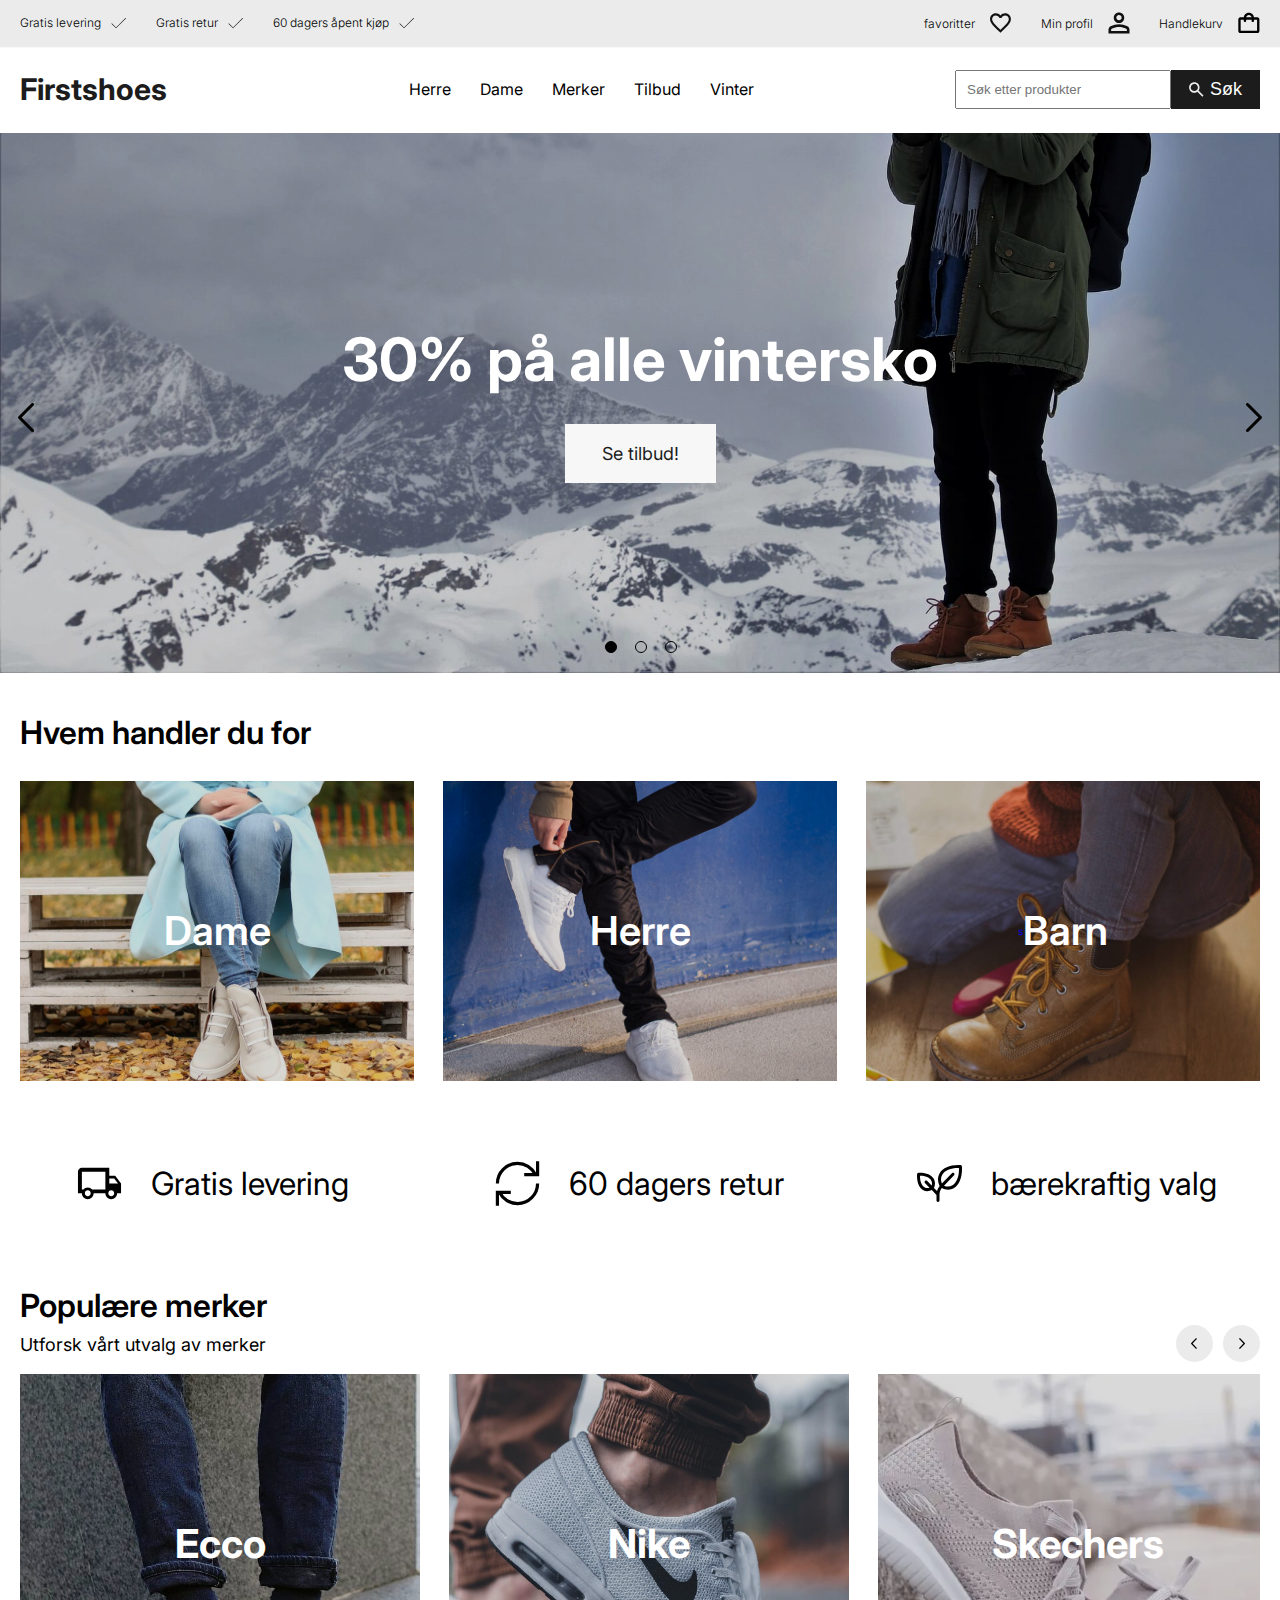
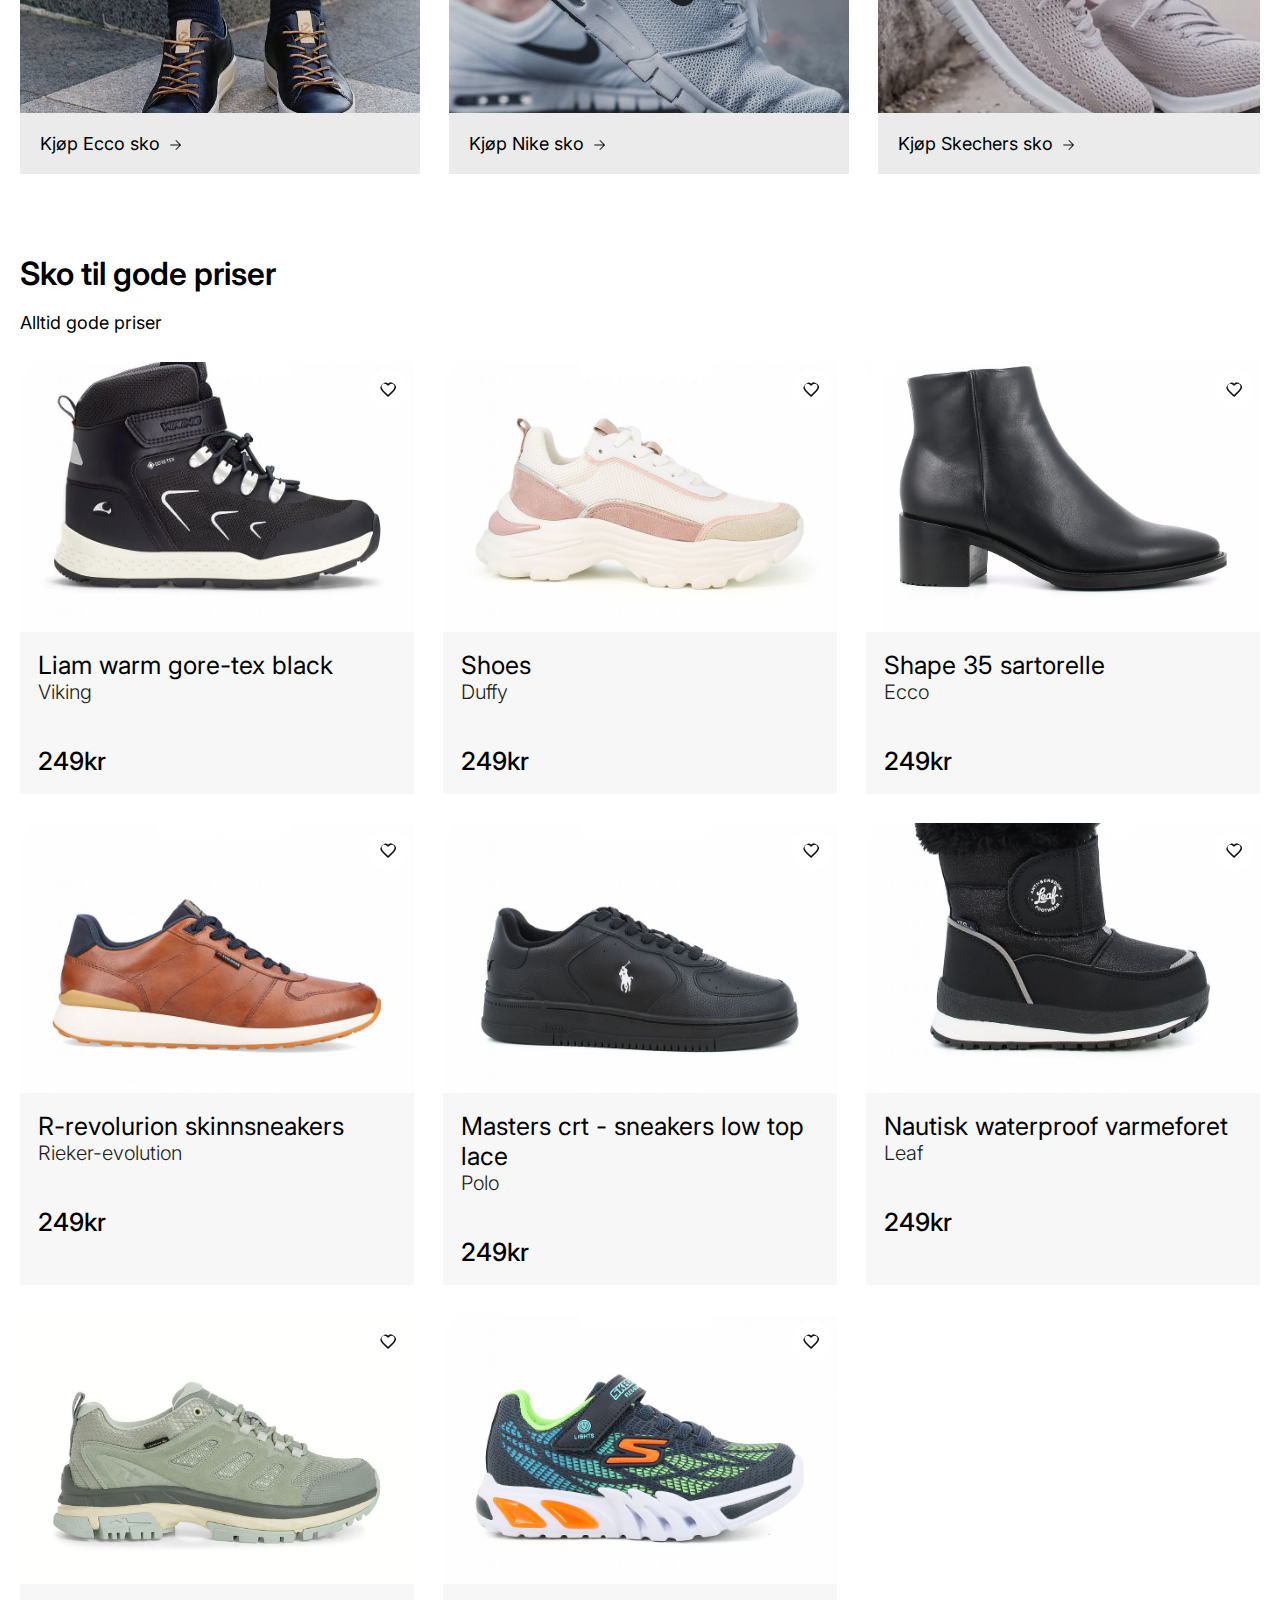
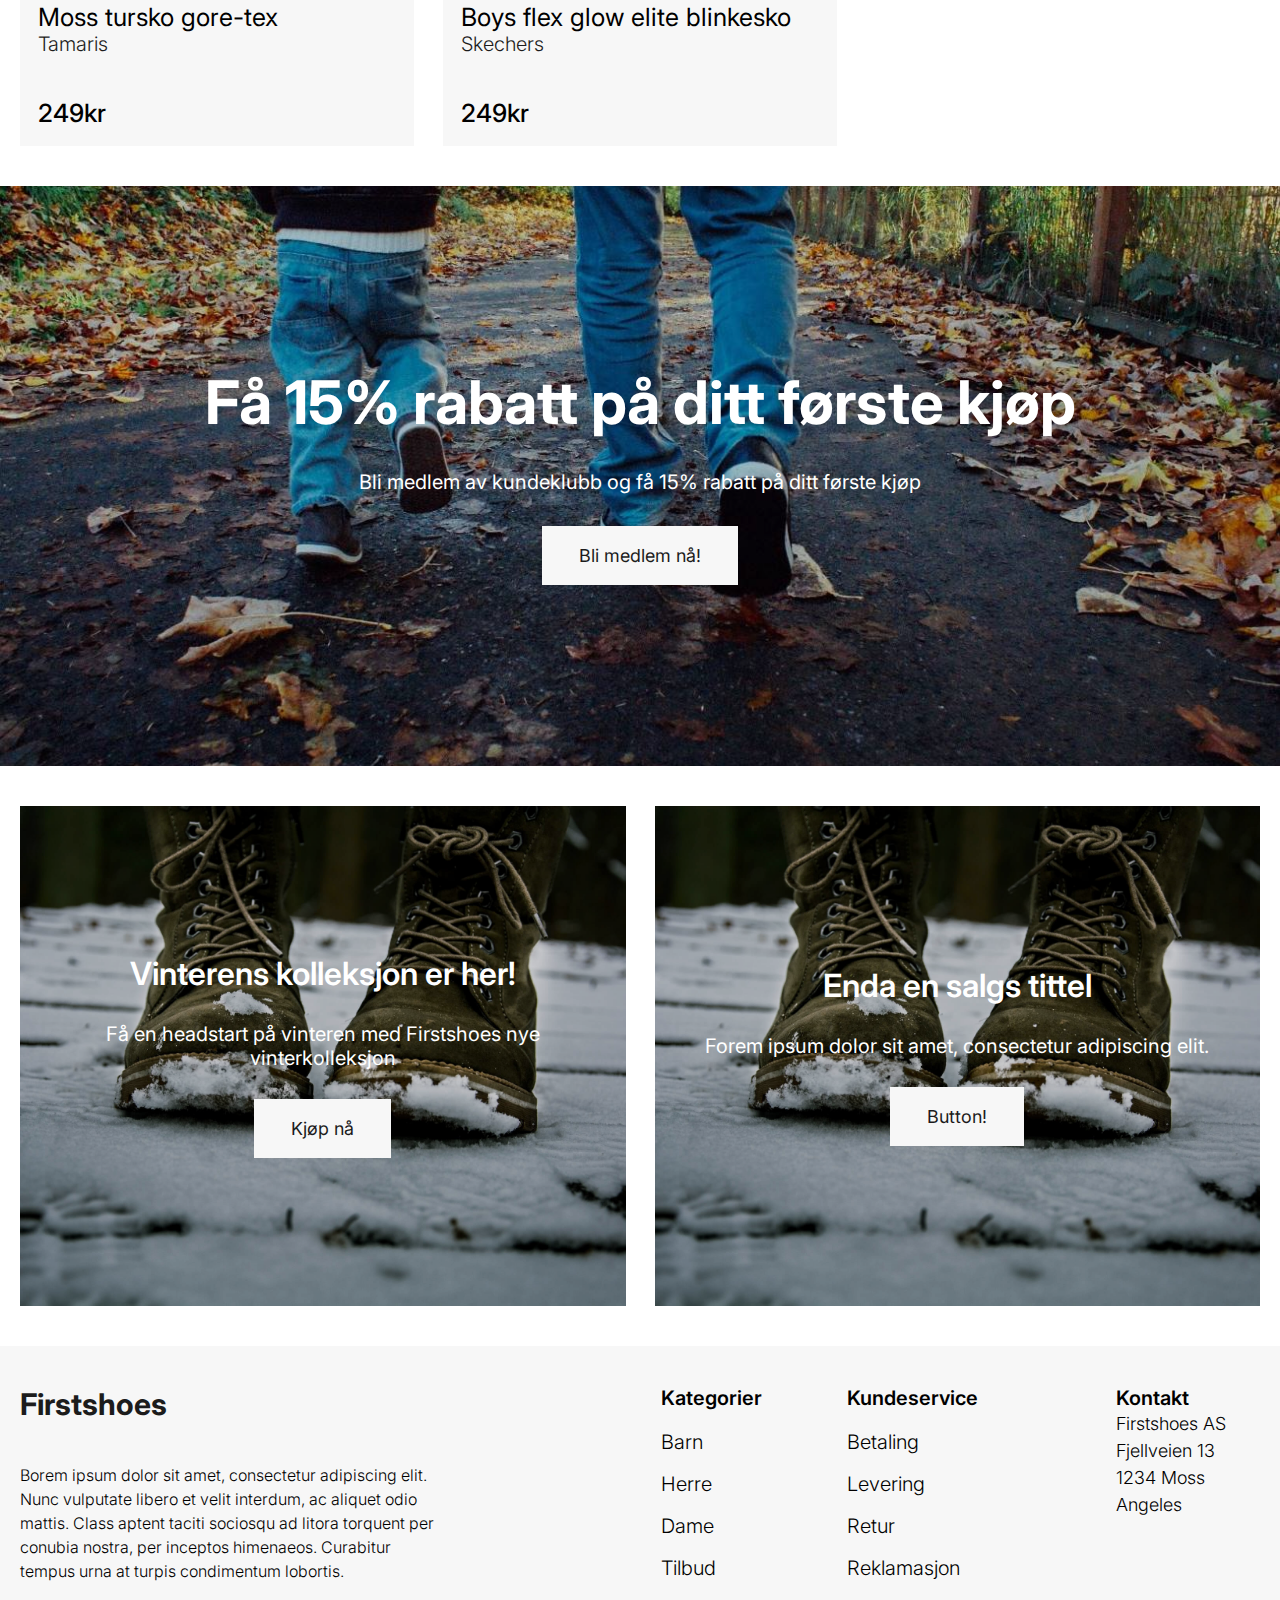
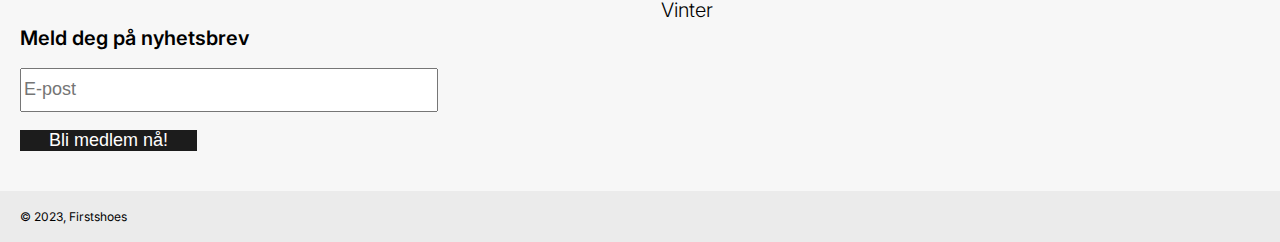
==== index.html @ 5e66d3cd "Hentet oblig 3 inn i oblig 4 mappen" ====
<!DOCTYPE html>
<html lang="no">
<head>
    <meta charset="UTF-8">
    <meta name="viewport" content="width=device-width, initial-scale=1.0">
    <link rel="stylesheet" href="css/style.css">
    <link rel="preconnect" href="https://fonts.googleapis.com">
    <link rel="preconnect" href="https://fonts.gstatic.com" crossorigin>
    <link href="https://fonts.googleapis.com/css2?family=Inter:wght@300;400;500;600;700&display=swap" rel="stylesheet">
    <title>Firstshoes</title>
</head>
<body>
    <header>
        <a href="#main" class="skip-link">Hopp til hovedinnhold</a>
        <section id="header-sub">
            <span>Gratis levering<img src="gfx/check.svg" alt="Checkmark" class="icon-xs"></span>
            <span>Gratis retur<img src="gfx/check.svg" alt="Checkmark" class="icon-xs"></span>
            <span>60 dagers åpent kjøp<img src="gfx/check.svg" alt="Checkmark" class="icon-xs"></span>
            <nav aria-label="secondary">
                <ul>
                    <li>
                        <a href="#" class="text-black"><span>favoritter</span><img src="gfx/heart.svg" alt="Vis lagret i favoritter" class="icon-s"></a>
                    </li>
                    <li>
                        <a href="#" class="text-black"><span class="text-black">Min profil</span><img src="gfx/profile.svg" alt="Gå til min profil" class="icon-s"></a>
                    </li>
                    <li>
                        <a href="handlekurv.html" class="text-black"><span>Handlekurv</span><img src="gfx/shopping_bag.svg" alt="Vis produkter i handlekurv" class="icon-s"></a>
                    </li>
                </ul>
            </nav>
        </section>
        <section id="header-main">
            <span class="logo" role="navigation"><a href="index.html">Firstshoes</a></span>
            <span class="icon-m">
                <a href="#"><img src="gfx/search.svg" alt="Søk etter produkter" class="icon-m"></a>
            </span>
            <span class="icon-m">
               <a href="#" aria-label="menu"><img src="gfx/hamburger.svg" alt="Åpne meny" class="icon-m"></a>
            </span>
            <nav aria-label="primary">
                <ul>
                    <li><a href="#">Herre</a></li>
                    <li><a href="#">Dame</a></li>
                    <li><a href="#">Merker</a></li>
                    <li><a href="#">Tilbud</a></li>
                    <li><a href="#">Vinter</a></li>
                </ul>
            </nav>
            <form role="search">
                <input type="text" id="search-input" placeholder="Søk etter produkter">
                <button type="submit"><img src="gfx/search.svg" alt="" class="icon-white">Søk</button>
            </form>
        </section>
    </header>
    <main id="main">
        <section id="slider">
            <article class="slide">
                <h1 class="heading-1 text-white">30% på alle vintersko</h1>
                <a href="#" class="btn-l solid-light">Se tilbud!</a>
                <img src="img/the-alps-331.jpg" alt="Header banner" class="slide-img bg-image">
            </article>
            <article class="slide">
                <h2 class="heading-1 text-white">Høstens herrekolleksjon</h2>
                <a href="#" class="btn-l solid-light">Se tilbud!</a>
                <img src="img/autum_collection_man.jpg" alt="Header banner" class="slide-img bg-image">
            </article>
            <article class="slide">
                <h2 class="heading-1 text-white">Billige sko hele året</h2>
                <a href="#" class="btn-l solid-light">Se tilbud!</a>
                <img src="img/cheap_shoes_year.jpg" alt="Header banner" class="slide-img bg-image">
            </article>
            <div class="slide-arrows">
                <span class="slide-arrow-left icon-xs" onclick="plusDivs(-1)" tabindex="0"><img src="gfx/left-arrow.svg" alt="Slide til venstre" class="slide-navi-arrow"></span>
                <span class="slide-arrow-right icon-xs" onclick="plusDivs(1)" tabindex="0"><img src="gfx/right-arrow.svg" alt="Slide til høyre" class="slide-navi-arrow"></span>
            </div>
            <div class="slide-dots">
                <span class="dot" onclick="currentDiv(1)"></span>
                <span class="dot" onclick="currentDiv(2)"></span>
                <span class="dot" onclick="currentDiv(3)"></span>
            </div>
        </section>
        <section id="kategorier">
            <h2 class="heading-2">Hvem handler du for</h2>
            <a href="#" class="category">
                <h3 class="text-white">Dame</h3>
                <img src="img/karabadgak-shoes-2914977_1920.jpg" alt="Sko for damer" class="bg-image">
            </a>
            <a href="#" class="category">
                <h3 class="text-white">Herre</h3>
                <img src="img/black-jiracheep-B5MKPcwjXr4-unsplash.jpg" alt="Sko for herrer" class="bg-image">
            </a>
            <a href="#" class="category">s
                <h3 class="text-white">Barn</h3>
                <img src="img/sven-brandsma-iVAs1Y_C8qI-unsplash.jpg" alt="Sko for barn" class="bg-image">
            </a>
        </section>
        <section id="selling-points">
            <span>
                <img src="gfx/truck.svg" alt="" class="icon-l">
                Gratis levering
            </span>
            <span>
                <img src="gfx/rewind.svg" alt="" class="icon-l">
                60 dagers retur
            </span>
            <span>
                <img src="gfx/plant.svg" alt="" class="icon-l">
                bærekraftig valg
            </span>
        </section>
        <section id="merker">
            <article class="merker-header">
                <h2 class="heading-2">Populære merker</h2>
                <p>Utforsk vårt utvalg av merker</p>
                <span tabindex="0"><img src="gfx/left-arrow.svg" alt="Slide til venstre" class="icon-round-m bg-92"></span>
                <span tabindex="0"><img src="gfx/right-arrow.svg" alt="Slide til høyre" class="icon-round-m bg-92"></span>
            </article>
            <div class="merker-body">
                <a href="#">
                    <h3 class="text-white">Ecco</h3>
                    <img src="img/Ecco+Shoes+Blog+1.jpg" alt="produktbrand for Ecco" class="bg-image">
                    <p>Kjøp Ecco sko<img src="gfx/arrow-right-2.svg" alt=""></p>
                </a>
                <a href="#">
                    <h3 class="text-white">Nike</h3>
                    <img src="img/feet-1840619_1920.jpg" alt="produktbrand for Nike" class="bg-image">
                    <p>Kjøp Nike sko<img src="gfx/arrow-right-2.svg" alt=""></p>
                </a>
                <a href="#">
                    <h3 class="text-white">Skechers</h3>
                    <img src="img/5cbe235ddaa9a96cfe352384.webp" alt="produktbrand for Skechers" class="bg-image">
                    <p>Kjøp Skechers sko<img src="gfx/arrow-right-2.svg" alt=""></p>
                </a>
                <a href="#">
                    <h3 class="text-white">Ecco</h3>
                    <img src="img/arunas-naujokas-yzmtlz9SJ4A-unsplash.jpg" alt="produktbrand for Ecco" class="bg-image">
                    <p>Kjøp Ecco sko<img src="gfx/arrow-right-2.svg" alt=""></p>
                </a>
                <a href="#">
                    <h3 class="text-white">Ecco</h3>
                    <img src="img/arunas-naujokas-yzmtlz9SJ4A-unsplash.jpg" alt="produktbrand for Ecco" class="bg-image">
                    <p>Kjøp Ecco sko<img src="gfx/arrow-right-2.svg" alt=""></p>
                </a>
            </div>
        </section>
        <section id="produkter">
            <h2 class="heading-2">Sko til gode priser</h2>
            <p>Alltid gode priser</p>
            <article>
                <a href="produkt.html">
                    <h3>Liam warm gore-tex black</h3>
                    <h4>Viking</h4>
                    <span>249kr</span>
                    <span><img src="gfx/heart.svg" alt="Legg til favoritt"></span>
                    <img src="img/viking-s.jpg" alt="produktbilde for Liam warm gore-tex black sko">
                </a>
            </article>
            <article>
                <a href="produkt.html">
                    <h3>Shoes</h3>
                    <h4>Duffy</h4>
                    <span>249kr</span>
                    <span><img src="gfx/heart.svg" alt="Legg til favoritt"></span>
                    <img src="img/duffy-s.jpg" alt="produktbilde for Shoes sko">
                </a>
            </article>
            <article>
                <a href="produkt.html">
                    <h3>Shape 35 sartorelle</h3>
                    <h4>Ecco</h4>
                    <span>249kr</span>
                    <span><img src="gfx/heart.svg" alt="Legg til favoritt"></span>
                    <img src="img/eccho-s2.jpg" alt="produktbilde for Shape 35 sartorelle sko">
                </a>
            </article>
            <article>
                <a href="produkt.html">
                    <h3>R-revolurion skinnsneakers</h3>
                    <h4>Rieker-evolution</h4>
                    <span>249kr</span>
                    <span><img src="gfx/heart.svg" alt="Legg til favoritt"></span>
                    <img src="img/rieker-evolution-s.jpg" alt="produktbilde for R-revolurion skinnsneakers sko">
                </a>
            </article>
            <article>
                <a href="produkt.html">
                    <h3>Masters crt - sneakers low top lace</h3>
                    <h4>Polo</h4>
                    <span>249kr</span>
                    <span><img src="gfx/heart.svg" alt="Legg til favoritt"></span>
                    <img src="img/polo-s.jpg" alt="produktbilde for Masters crt - sneakers low top lace sko">
                </a>
            </article>
            <article>
                <a href="produkt.html">
                    <h3>Nautisk waterproof varmeforet</h3>
                    <h4>Leaf</h4>
                    <span>249kr</span>
                    <span><img src="gfx/heart.svg" alt="Legg til favoritt"></span>
                    <img src="img/leaf-s.jpg" alt="produktbilde for Nautisk waterproof varmeforet sko">
                </a>
            </article>
            <article>
                <a href="produkt.html">
                    <h3>Moss tursko gore-tex</h3>
                    <h4>Tamaris</h4> 
                    <span>249kr</span>
                    <span><img src="gfx/heart.svg" alt="Legg til favoritt"></span>
                    <img src="img/tamaris-s.jpg" alt="produktbilde for Moss tursko gore-tex sko">
                </a>
            </article>
            <article>
                <a href="produkt.html">
                    <h3>Boys flex glow elite blinkesko</h3>
                    <h4>Skechers</h4>
                    <span>249kr</span>
                    <span><img src="gfx/heart.svg" alt="Legg til favoritt"></span>
                    <img src="img/skecher-s.jpg" alt="produktbilde for Boys flex glow elite blinkesko">
                </a>
            </article>
        </section>
        <section id="bli-medlem">
            <article>
                <h2 class="heading-1 text-white">Få 15% rabatt på ditt første kjøp</h2>
                <p class="text-white">Bli medlem av kundeklubb og få 15% rabatt på ditt første kjøp</p>
                <a href="#" class="btn-l solid-light">Bli medlem nå!</a>
                <img src="img/dad-909510_1920.jpg" alt="" class="bg-image">
            </article>
        </section>
        <section id="ads">
            <article>
                <h3 class="heading-2 text-white">Vinterens kolleksjon er her!</h3>
                <p class="text-white">Få en headstart på vinteren med Firstshoes nye vinterkolleksjon</p>
                <a href="#" class="btn-l solid-light">Kjøp nå</a>
                <img src="img/arunas-naujokas-yzmtlz9SJ4A-unsplash.jpg" alt="" class="bg-image">
            </article>
            <article>
                <h3 class="heading-2 text-white">Enda en salgs tittel</h3>
                <p class="text-white">Forem ipsum dolor sit amet, consectetur adipiscing elit.</p>
                <a href="#" class="btn-l solid-light">Button!</a>
                <img src="img/arunas-naujokas-yzmtlz9SJ4A-unsplash.jpg" alt="" class="bg-image">
            </article>
        </section>
    </main>

    <footer>
        <section id="footer-main">
            <article>
                <span class="logo"><a href="index.html">Firstshoes</a></span>
                <p>Borem ipsum dolor sit amet, consectetur adipiscing elit. Nunc vulputate libero et velit interdum, ac aliquet odio mattis. Class aptent taciti sociosqu ad litora torquent per conubia nostra, per inceptos himenaeos. Curabitur tempus urna at turpis condimentum lobortis.</p>
                <form>
                    <h3>Meld deg på nyhetsbrev</h3>
                    <input type="text" placeholder="E-post">
                    <input type="submit" value="Bli medlem nå!">
                </form>
            </article>
            <article>
                <h3>Kategorier</h3>
                <nav>
                    <ul>
                        <li><a href="#">Barn</a></li>
                        <li><a href="#">Herre</a></li>
                        <li><a href="#">Dame</a></li>
                        <li><a href="#">Tilbud</a></li>
                        <li><a href="#">Vinter</a></li>
                    </ul>
                </nav>
            </article>
            <article>
                <h3>Kundeservice</h3>
                <nav>
                    <ul>
                        <li><a href="#">Betaling</a></li>
                        <li><a href="#">Levering</a></li>
                        <li><a href="#">Retur</a></li>
                        <li><a href="#">Reklamasjon</a></li>
                    </ul>
                </nav>
            </article>           
            <article>
                <h3>Kontakt</h3>
                <address>
                    <p>Firstshoes AS</p>
                    <p>Fjellveien 13</p>
                    <p>1234 Moss Angeles</p>
                </address>
            </article>
        </section>
        <section id="footer-sub">
            <p>© 2023, Firstshoes</p>
        </section>
    </footer>
    <script src="js/script.js"></script>
</body>
</html>
---- css/style.css ----
@charset "UTF-8";
html {
  font-size: 62.5%;
}

body {
  font-family: "Inter", sans-serif;
  margin: 0;
  box-sizing: border-box;
  overflow-x: hidden;
}

.text-white {
  color: #ffffff;
}

.text-black {
  color: #000000;
}

.bg-white {
  background-color: #ffffff;
}

.bg-black {
  background-color: #000000;
}

.bg-92 {
  background-color: #EBEBEB;
}

.btn-l {
  padding: 1.8rem 3.6rem;
  font-size: clamp(1.6rem, 1.6rem + (1vw - 0.76rem) * 0.3846, 1.8rem);
  display: inline-block;
  text-align: center;
  text-decoration: none;
}

.btn-m {
  padding: 1.8rem 3.6rem;
  font-size: clamp(1.4rem, 1.4rem + (1vw - 0.76rem) * 0.3846, 1.6rem);
  display: inline-block;
  text-align: center;
  text-decoration: none;
}

.solid-light {
  background-color: #F7F7F7;
  color: #1C1C1C;
  border: 0.1rem solid #F7F7F7;
  transition: 0.2s ease-out;
}
.solid-light:hover, .solid-light:focus {
  background-color: #1C1C1C;
  border-color: #1C1C1C;
  color: #ffffff;
}

.solid-dark {
  background-color: #1C1C1C;
  color: #ffffff;
  border: 0.1rem solid #1C1C1C;
  transition: 0.2s ease-out;
}
.solid-dark:hover, .solid-dark:focus {
  background-color: #F7F7F7;
  color: #1C1C1C;
}

.outline-dark {
  border: 0.1rem solid #1C1C1C;
  color: #1C1C1C;
  transition: 0.2s ease-out;
}
.outline-dark:hover, .outline-dark:focus {
  background-color: #1C1C1C;
  color: #F7F7F7;
}

.outline-light {
  border: 0.1rem solid #F7F7F7;
  color: #ffffff;
}

.icon-xs {
  width: 1.6rem;
  height: 1.6rem;
}

.icon-s {
  width: 2.2rem;
  height: 2.2rem;
}

.icon-m {
  width: 3.4rem;
}

.icon-l {
  width: 4.5rem;
}

.icon-white {
  filter: invert(100%);
}

.icon-round-m {
  padding: 1.2rem 1.5rem;
  border-radius: 100rem;
  width: 0.7rem;
}

.heading-1 {
  font-size: clamp(3.8rem, 3.8rem + (1vw - 0.76rem) * 4.2308, 6rem);
  font-weight: 700;
  width: 100%;
  margin: 0;
}

.heading-2 {
  font-size: clamp(2.4rem, 2.4rem + (1vw - 0.76rem) * 1.5385, 3.2rem);
  font-weight: 600;
  width: 100%;
  margin: 0;
}

h1, h2, h3, h4 {
  margin: 0;
}

p {
  margin: 0;
}

/* Init grid */
#kategorier, #selling-points, #produkter, #ads, #footer-main, #footer-main article:first-child {
  display: grid;
  grid-template-columns: repeat(1, 1fr);
}

/* Init flexbox */
#header-main, #header-sub, #header-sub span, #header-sub nav, #header-sub ul, #header-sub ul a, #header-main form button, .category, #selling-points span, .merker-header, .merker-body, .merker-body a, #produkter article a, #bli-medlem article, #ads article, footer form, footer ul {
  display: flex;
}

/* Hiding elements on mobile */
#header-main nav, #header-main form, #header-sub span:not(:first-child), #header-sub ul span {
  display: none;
}

/* Document horizontal and vertical padding */
#kategorier, #merker, #produkter, #ads, #selling-points, #merker, #bli-medlem article, #footer-main {
  padding: 4rem 2rem;
}

/* Document max width */
#header-sub, #header-main, #merker, #produkter, #ads, #footer-main, #footer-sub p {
  max-width: 128rem;
  margin: auto;
}

.bg-image {
  width: 100%;
  height: 100%;
  position: absolute;
  -o-object-fit: cover;
     object-fit: cover;
  overflow: hidden;
  top: 0;
  left: 0;
  z-index: -1;
}

.skip-link {
  position: absolute;
  top: auto;
  left: -100rem;
  background-color: red;
  color: #ffffff;
  padding: 1rem;
  font-size: clamp(1.6rem, 1.6rem + (1vw - 0.76rem) * 0.3846, 1.8rem);
}
.skip-link:focus {
  left: auto;
  top: auto;
}

header {
  background: linear-gradient(180deg, #EBEBEB 0%, #EBEBEB 41%, #ffffff 42%, #ffffff 100%);
}

#header-main, #header-sub {
  flex-direction: row;
  justify-content: space-between;
  align-items: center;
  padding: clamp(1.2rem, 1.2rem + (1vw - 0.76rem) * 1.1538, 1.8rem) 2rem;
}

#header-sub {
  padding: 0.2rem 2rem;
  gap: clamp(2rem, 2rem + (1vw - 0.76rem) * 1.7308, 2.9rem);
}
#header-sub span {
  gap: 1rem;
  font-size: 1.2rem;
  font-weight: 300;
  max-width: 128rem;
  margin: auto;
}
#header-sub nav {
  flex-grow: 1;
  justify-content: flex-end;
  max-width: 128rem;
  margin: auto;
}
#header-sub ul {
  list-style-type: none;
  gap: clamp(2rem, 2rem + (1vw - 0.76rem) * 1.7308, 2.9rem);
}
#header-sub ul a {
  gap: 1.5rem;
  align-items: center;
  font-size: clamp(1.4rem, 1.4rem + (1vw - 0.76rem) * 0.3846, 1.6rem);
  text-decoration: none;
}

#header-main :first-child {
  flex-grow: 2;
}
#header-main ul {
  flex-direction: row;
  flex-wrap: nowrap;
  font-size: clamp(1.4rem, 1.4rem + (1vw - 0.76rem) * 0.3846, 1.6rem);
  gap: clamp(2rem, 2rem + (1vw - 0.76rem) * 1.7308, 2.9rem);
  list-style-type: none;
}
#header-main li a {
  text-decoration: none;
  color: #000000;
  transition: all 0.2s ease-out;
}
#header-main li a:hover, #header-main li a:focus {
  color: #6D6D6D;
}
#header-main [type=text] {
  padding-left: 1rem;
}
#header-main form button {
  flex-direction: row;
  align-items: center;
  color: #ffffff;
  background-color: #1C1C1C;
  border: none;
  height: 3.9rem;
  padding: 0 clamp(1.2rem, 1.2rem + (1vw - 0.76rem) * 1.1538, 1.8rem);
  font-size: clamp(1.6rem, 1.6rem + (1vw - 0.76rem) * 0.3846, 1.8rem);
  gap: 0.6rem;
}
#header-main form button img {
  height: 1.5rem;
  height: 1.5rem;
}
#header-main input {
  width: 20rem;
}
#header-main span:nth-child(3) {
  padding-left: 2.5rem;
}

.logo a {
  font-weight: 700;
  text-decoration: none;
  font-size: 3rem;
  color: #1C1C1C;
}

#slider {
  position: relative;
}

.slide {
  display: none;
  flex-direction: column;
  justify-content: center;
  align-items: center;
  gap: clamp(2rem, 2rem + (1vw - 0.76rem) * 1.7308, 2.9rem);
  padding: 0 5rem;
  height: 50vh;
  min-height: 25rem;
  max-height: 40rem;
  text-align: center;
  background-color: rgba(0, 0, 0, 0.2);
}

.slide-arrows {
  width: 100%;
  position: absolute;
  top: 50%;
  cursor: pointer;
}
.slide-arrows .slide-arrow-left {
  display: inline-block;
  padding-left: clamp(1.2rem, 1.2rem + (1vw - 0.76rem) * 1.1538, 1.8rem);
}
.slide-arrows .slide-arrow-right {
  float: right;
  padding-right: clamp(1.2rem, 1.2rem + (1vw - 0.76rem) * 1.1538, 1.8rem);
}

.slide-dots {
  width: 100%;
  position: absolute;
  display: flex;
  gap: clamp(1.2rem, 1.2rem + (1vw - 0.76rem) * 1.1538, 1.8rem);
  left: 50%;
  bottom: 2rem;
  margin-left: -3.5rem;
}
.slide-dots .dot {
  width: 1rem;
  height: 1rem;
  border: 0.1rem solid #000000;
  background-color: rgba(0, 0, 0, 0);
  border-radius: 50%;
  display: inline-block;
  cursor: pointer;
}
.slide-dots .dot-active {
  background-color: #000000;
}

#kategorier {
  gap: clamp(2rem, 2rem + (1vw - 0.76rem) * 1.7308, 2.9rem);
  max-width: 128rem;
  margin: auto;
}
#kategorier :first-child {
  grid-column: 1/-1;
}

.category {
  position: relative;
  height: 20rem;
  justify-content: center;
  align-items: center;
  text-decoration: none;
  overflow: hidden;
  transition: all 0.2s ease-in-out;
  background-color: rgba(0, 0, 0, 0.15);
}
.category h3 {
  font-size: clamp(3rem, 3rem + (1vw - 0.76rem) * 1.9231, 4rem);
  line-height: 0;
  font-weight: 600;
}
.category:hover, .category:focus {
  background-color: rgba(0, 0, 0, 0.4);
}

#selling-points {
  gap: clamp(3rem, 3rem + (1vw - 0.76rem) * 2.3077, 4.2rem);
  background-color: #F7F7F7;
}
#selling-points span {
  flex-direction: row;
  align-items: center;
  justify-content: flex-start;
  gap: clamp(2rem, 2rem + (1vw - 0.76rem) * 1.7308, 2.9rem);
  font-size: clamp(2.4rem, 2.4rem + (1vw - 0.76rem) * 1.5385, 3.2rem);
  font-weight: 400;
}

.merker-header {
  flex-direction: row;
  flex-wrap: wrap;
  justify-content: space-between;
  align-items: center;
  -moz-column-gap: 1rem;
       column-gap: 1rem;
  margin-bottom: 1rem;
}
.merker-header p {
  flex-grow: 1;
  font-size: clamp(1.6rem, 1.6rem + (1vw - 0.76rem) * 0.3846, 1.8rem);
}

.merker-body {
  flex-direction: row;
  flex-wrap: nowrap;
  overflow-x: hidden;
  gap: clamp(2rem, 2rem + (1vw - 0.76rem) * 1.7308, 2.9rem);
}
.merker-body a {
  flex-direction: column;
  min-width: 30rem;
  height: 30rem;
  position: relative;
  overflow: hidden;
  text-decoration: none;
  background-color: rgba(0, 0, 0, 0.15);
}
.merker-body h3 {
  margin: auto;
  font-size: clamp(3rem, 3rem + (1vw - 0.76rem) * 1.9231, 4rem);
}
.merker-body p {
  width: 100%;
  padding: 2rem 0 2rem 2rem;
  margin-bottom: 0;
  background-color: #EBEBEB;
  color: #000000;
  font-size: clamp(1.6rem, 1.6rem + (1vw - 0.76rem) * 0.3846, 1.8rem);
}
.merker-body p img {
  margin-left: 1rem;
}

#produkter {
  grid-template-columns: repeat(auto-fit, minmax(18rem, 1fr));
  gap: clamp(2rem, 2rem + (1vw - 0.76rem) * 1.7308, 2.9rem);
}
#produkter h2 {
  margin-bottom: -1rem;
}
#produkter p {
  font-size: clamp(1.6rem, 1.6rem + (1vw - 0.76rem) * 0.3846, 1.8rem);
}
#produkter :nth-child(-n+2) {
  grid-column: 1/-1;
}
#produkter > *:not(:nth-child(-n+2)) {
  background-color: #F7F7F7;
}
#produkter article a {
  flex-direction: column;
  position: relative;
  padding-bottom: clamp(1.2rem, 1.2rem + (1vw - 0.76rem) * 1.1538, 1.8rem);
  text-decoration: none;
  color: #000000;
  transition: 0.2s ease-out;
}
#produkter article a:hover, #produkter article a:focus {
  transform: scale(1.05);
}
#produkter article a :not(:last-child) {
  padding: 0 clamp(1.2rem, 1.2rem + (1vw - 0.76rem) * 1.1538, 1.8rem);
}
#produkter article a span img {
  position: absolute;
  top: 0.8rem;
  right: 0.6rem;
  width: 1.7rem;
  padding: 1.2rem 1.1rem;
  border-radius: 100rem;
  background-color: #ffffff;
}
#produkter h3 {
  margin-top: clamp(1.2rem, 1.2rem + (1vw - 0.76rem) * 1.1538, 1.8rem);
  font-size: clamp(2rem, 2rem + (1vw - 0.76rem) * 0.9615, 2.5rem);
  font-weight: 400;
  margin-bottom: 0;
}
#produkter h4 {
  font-size: clamp(1.4rem, 1.4rem + (1vw - 0.76rem) * 0.3846, 1.6rem);
  color: #1C1C1C;
  font-weight: 300;
  margin-bottom: clamp(3rem, 3rem + (1vw - 0.76rem) * 2.3077, 4.2rem);
}
#produkter img {
  width: 100%;
  max-height: 18rem;
  order: -1;
  -o-object-fit: cover;
     object-fit: cover;
  -o-object-position: bottom;
     object-position: bottom;
}
#produkter span:not(:last-child) {
  font-size: clamp(1.8rem, 1.8rem + (1vw - 0.76rem) * 0.3846, 2rem);
  font-weight: 500;
}

#bli-medlem article {
  min-height: 35rem;
}

#bli-medlem article, #ads article {
  flex-direction: column;
  align-items: center;
  justify-content: center;
  position: relative;
  row-gap: clamp(2rem, 2rem + (1vw - 0.76rem) * 1.7308, 2.9rem);
  text-align: center;
  background-color: rgba(0, 0, 0, 0.2);
}

#bli-medlem p {
  font-size: clamp(1.8rem, 1.8rem + (1vw - 0.76rem) * 0.3846, 2rem);
  line-height: 150%;
}

#ads {
  gap: clamp(2rem, 2rem + (1vw - 0.76rem) * 1.7308, 2.9rem);
}
#ads article {
  height: 30rem;
  padding: 0 clamp(2rem, 2rem + (1vw - 0.76rem) * 1.7308, 2.9rem);
}
#ads article p {
  font-size: clamp(1.8rem, 1.8rem + (1vw - 0.76rem) * 0.3846, 2rem);
}

#produkt {
  display: grid;
  grid-template-columns: repeat(1, 1fr);
  gap: 3rem;
}

.breadcrumbs {
  list-style-type: none;
  padding-left: 2rem;
  max-width: 128rem;
  font-size: 1.2rem;
}
.breadcrumbs li + li:before {
  padding: 8px;
  color: #000000;
  content: "/ ";
}
.breadcrumbs li {
  display: inline;
}
.breadcrumbs li a {
  text-decoration: none;
  color: #000000;
}

#prod_start {
  display: grid;
  grid-template-columns: repeat(3, 1fr);
  gap: clamp(0.8rem, 0.8rem + (1vw - 0.76rem) * 1.1538, 1.4rem);
}
#prod_start .breadcrumbs {
  grid-column: span 3 !important;
}

#prod_slider {
  grid-column: span 3;
  position: relative;
}
#prod_slider .slide {
  height: 45vh;
  background-color: rgba(0, 0, 0, 0);
}

.slide-img {
  width: 100%;
  height: 100%;
  -o-object-fit: cover;
     object-fit: cover;
  -o-object-position: bottom;
     object-position: bottom;
}

.prod_slide_thumb {
  display: none;
  width: 100%;
  max-height: 15rem;
  -o-object-fit: cover;
     object-fit: cover;
  -o-object-position: bottom;
     object-position: bottom;
}

#prod_info {
  display: flex;
  flex-direction: column;
  justify-content: flex-end;
  gap: clamp(3rem, 3rem + (1vw - 0.76rem) * 2.3077, 4.2rem);
}
#prod_info > :nth-child(-n+3) {
  padding: 0 2rem;
}
#prod_info h1 {
  font-size: clamp(3rem, 3rem + (1vw - 0.76rem) * 1.9231, 4rem);
  font-weight: 600;
  margin-bottom: clamp(0.8rem, 0.8rem + (1vw - 0.76rem) * 1.1538, 1.4rem);
}
#prod_info h2 {
  font-size: clamp(1.8rem, 1.8rem + (1vw - 0.76rem) * 0.3846, 2rem);
  font-weight: 500;
  width: 100%;
  margin-bottom: clamp(0.8rem, 0.8rem + (1vw - 0.76rem) * 1.1538, 1.4rem);
}
#prod_info p {
  font-size: clamp(1.4rem, 1.4rem + (1vw - 0.76rem) * 0.3846, 1.6rem);
  font-weight: 300;
  line-height: 130%;
}

#info_brand {
  font-size: clamp(2rem, 2rem + (1vw - 0.76rem) * 0.9615, 2.5rem);
  font-weight: 400;
}

#prod_info_color {
  display: flex;
  flex-direction: row;
  flex-wrap: wrap;
  -moz-column-gap: clamp(1.2rem, 1.2rem + (1vw - 0.76rem) * 1.1538, 1.8rem);
       column-gap: clamp(1.2rem, 1.2rem + (1vw - 0.76rem) * 1.1538, 1.8rem);
}
#prod_info_color h2 {
  width: 100%;
}
#prod_info_color span {
  width: 5rem;
  height: 5rem;
}
#prod_info_color :nth-child(2) {
  background-color: rgba(255, 71, 71, 0.575);
}
#prod_info_color :nth-child(3) {
  background-color: rgb(67, 67, 253);
}
#prod_info_color :nth-child(4) {
  background-color: rgb(86, 209, 86);
}

#prod_info_size {
  display: flex;
  flex-direction: row;
  flex-wrap: wrap;
  -moz-column-gap: clamp(1.2rem, 1.2rem + (1vw - 0.76rem) * 1.1538, 1.8rem);
       column-gap: clamp(1.2rem, 1.2rem + (1vw - 0.76rem) * 1.1538, 1.8rem);
}
#prod_info_size h3 {
  width: 100%;
  display: none;
}
#prod_info_size span {
  border: 0.1rem solid #000000;
  padding: 1.2rem 1.1rem;
  font-size: clamp(1.6rem, 1.6rem + (1vw - 0.76rem) * 0.3846, 1.8rem);
  display: none;
}
#prod_info_size button {
  display: flex;
  justify-content: space-between;
  width: 100%;
  background-color: #D9D9D9;
  padding: 1.6rem;
  outline: none;
  border: none;
  font-size: clamp(1.6rem, 1.6rem + (1vw - 0.76rem) * 0.3846, 1.8rem);
}

#prod_info_action {
  display: grid;
  grid-template-columns: repeat(1, 1fr);
  padding: clamp(3rem, 3rem + (1vw - 0.76rem) * 2.3077, 4.2rem) 2rem;
  background-color: #F7F7F7;
  gap: clamp(1.2rem, 1.2rem + (1vw - 0.76rem) * 1.1538, 1.8rem);
}
#prod_info_action span {
  grid-column: 1/-1;
  font-size: clamp(2.4rem, 2.4rem + (1vw - 0.76rem) * 1.5385, 3.2rem);
  font-weight: 500;
  width: 100%;
}
#prod_info_action a {
  display: flex;
  justify-content: center;
  width: 100%;
  gap: 1rem;
  padding-left: 0;
  padding-right: 0;
}

#prod_faq {
  padding: 0 2rem;
}
#prod_faq h2 {
  font-size: clamp(2rem, 2rem + (1vw - 0.76rem) * 0.9615, 2.5rem);
  font-weight: 500;
  margin-bottom: clamp(2rem, 2rem + (1vw - 0.76rem) * 1.7308, 2.9rem);
}
#prod_faq h3 {
  font-size: clamp(1.8rem, 1.8rem + (1vw - 0.76rem) * 0.3846, 2rem);
  font-weight: 300;
}
#prod_faq article {
  display: flex;
  flex-direction: row;
  justify-content: space-between;
  border-bottom: 0.1rem solid rgba(0, 0, 0, 0.2);
  padding: clamp(1.2rem, 1.2rem + (1vw - 0.76rem) * 1.1538, 1.8rem) clamp(0.8rem, 0.8rem + (1vw - 0.76rem) * 1.1538, 1.4rem);
}

#produkt #produkter {
  grid-template-columns: repeat(2, 1fr);
}
#produkt #produkter :nth-child(-n+2) {
  grid-column: 1;
}
#produkt #produkter > * :nth-child(1) {
  background-color: #F7F7F7;
}
#produkt #produkter h2 {
  font-size: clamp(2rem, 2rem + (1vw - 0.76rem) * 0.9615, 2.5rem);
  font-weight: 500;
}
#produkt #produkter h3 {
  font-size: clamp(1.8rem, 1.8rem + (1vw - 0.76rem) * 0.3846, 2rem);
}
#produkt #produkter h4 {
  font-size: 1.2rem;
}
#produkt #produkter img {
  width: 100%;
  order: -1;
}
#produkt #produkter span img {
  width: 1.5rem;
}
#produkt #produkter span:not(:last-child) {
  font-size: clamp(1.6rem, 1.6rem + (1vw - 0.76rem) * 0.3846, 1.8rem);
}

#handlekurv {
  display: grid;
  grid-template-columns: repeat(1, 1fr);
  gap: clamp(3rem, 3rem + (1vw - 0.76rem) * 2.3077, 4.2rem);
  padding: clamp(2rem, 2rem + (1vw - 0.76rem) * 1.7308, 2.9rem) 2rem;
  max-width: 128rem;
  margin: auto;
}
#handlekurv > :nth-child(1) {
  display: flex;
  justify-content: center;
}
#handlekurv h1 {
  font-size: clamp(3rem, 3rem + (1vw - 0.76rem) * 1.9231, 4rem);
}
#handlekurv > :nth-child(2) {
  display: flex;
  flex-direction: column;
  gap: clamp(1.2rem, 1.2rem + (1vw - 0.76rem) * 1.1538, 1.8rem);
}

.cart_item {
  display: flex;
  flex-direction: row;
  flex-wrap: nowrap;
  background-color: #EBEBEB;
}
.cart_item article {
  padding: clamp(2rem, 2rem + (1vw - 0.76rem) * 1.7308, 2.9rem);
}
.cart_item > :nth-child(1) {
  flex: 1 1 0;
  width: 100%;
  height: 100%;
  max-height: 15rem;
  overflow: hidden;
  -o-object-fit: cover;
     object-fit: cover;
  -o-object-position: bottom;
     object-position: bottom;
}
.cart_item > :nth-child(2) {
  flex: 2 1 0;
}
.cart_item > :nth-child(3) {
  flex: 1 1 0;
  display: flex;
  flex-direction: column;
  justify-content: space-between;
  align-items: flex-end;
}
.cart_item h2 {
  font-size: clamp(1.8rem, 1.8rem + (1vw - 0.76rem) * 0.3846, 2rem);
  font-weight: 500;
  margin-bottom: clamp(0.8rem, 0.8rem + (1vw - 0.76rem) * 1.1538, 1.4rem);
}
.cart_item p {
  font-size: clamp(1.4rem, 1.4rem + (1vw - 0.76rem) * 0.3846, 1.6rem);
  font-weight: 300;
}
.cart_item form {
  display: flex;
  flex-direction: row;
  flex-wrap: nowrap;
  align-items: center;
  gap: clamp(0.8rem, 0.8rem + (1vw - 0.76rem) * 1.1538, 1.4rem);
}
.cart_item form input {
  width: 3rem;
}
.cart_item span {
  font-size: clamp(1.6rem, 1.6rem + (1vw - 0.76rem) * 0.3846, 1.8rem);
  font-weight: 500;
}

#handlekurv_pris > :nth-child(2) {
  margin-bottom: clamp(0.8rem, 0.8rem + (1vw - 0.76rem) * 1.1538, 1.4rem);
}
#handlekurv_pris a {
  padding: 1.8rem 0;
  width: 100%;
}

#pris_oversikt {
  display: flex;
  flex-direction: column;
  gap: clamp(1.2rem, 1.2rem + (1vw - 0.76rem) * 1.1538, 1.8rem);
  margin-bottom: clamp(3rem, 3rem + (1vw - 0.76rem) * 2.3077, 4.2rem);
}
#pris_oversikt > :not(:nth-child(2)) {
  border-bottom: 0.1rem solid rgba(0, 0, 0, 0.2);
}
#pris_oversikt p {
  display: flex;
  justify-content: space-between;
  font-size: clamp(1.6rem, 1.6rem + (1vw - 0.76rem) * 0.3846, 1.8rem);
  font-weight: 400;
  padding-bottom: clamp(0.8rem, 0.8rem + (1vw - 0.76rem) * 1.1538, 1.4rem);
}
#pris_oversikt .totalt {
  font-size: clamp(1.8rem, 1.8rem + (1vw - 0.76rem) * 0.3846, 2rem);
  font-weight: 500;
}

footer {
  background-color: #F7F7F7;
}
footer h3 {
  font-size: clamp(1.8rem, 1.8rem + (1vw - 0.76rem) * 0.3846, 2rem);
  font-weight: 600;
}
footer ul {
  flex-direction: column;
  gap: clamp(1.2rem, 1.2rem + (1vw - 0.76rem) * 1.1538, 1.8rem);
  padding-left: 0;
  list-style-type: none;
  font-size: clamp(1.8rem, 1.8rem + (1vw - 0.76rem) * 0.3846, 2rem);
  font-weight: 300;
}
footer li a {
  text-decoration: none;
  color: #000000;
}
footer form {
  flex-direction: row;
  flex-wrap: wrap;
  gap: clamp(1.2rem, 1.2rem + (1vw - 0.76rem) * 1.1538, 1.8rem);
}
footer form h3 {
  width: 100%;
}
footer form [type=text] {
  height: 3.8rem;
  flex-grow: 1;
  font-size: clamp(1.6rem, 1.6rem + (1vw - 0.76rem) * 0.3846, 1.8rem);
}
footer form [type=submit] {
  font-size: clamp(1.6rem, 1.6rem + (1vw - 0.76rem) * 0.3846, 1.8rem);
  background-color: #1C1C1C;
  color: #ffffff;
  border: none;
  padding: 0 clamp(2rem, 2rem + (1vw - 0.76rem) * 1.7308, 2.9rem);
}

#footer-main {
  grid-template-columns: repeat(auto-fit, minmax(35rem, 1fr));
  gap: clamp(3rem, 3rem + (1vw - 0.76rem) * 2.3077, 4.2rem);
}
#footer-main p {
  font-size: clamp(1.4rem, 1.4rem + (1vw - 0.76rem) * 0.3846, 1.6rem);
  font-weight: 300;
  line-height: 150%;
}
#footer-main address p {
  font-style: normal;
  font-size: clamp(1.6rem, 1.6rem + (1vw - 0.76rem) * 0.3846, 1.8rem);
}

#footer-main, #footer-main article:first-child {
  gap: clamp(3rem, 3rem + (1vw - 0.76rem) * 2.3077, 4.2rem);
}

#footer-sub {
  padding: clamp(1.2rem, 1.2rem + (1vw - 0.76rem) * 1.1538, 1.8rem) 2rem;
  background-color: #EBEBEB;
  font-size: 1.2rem;
}

@media (min-width: 760px) {
  #header-sub ul span {
    display: flex;
  }
  #kategorier, #selling-points, #produkter {
    grid-template-columns: repeat(3, 1fr);
  }
  #selling-points {
    max-width: 128rem;
    margin: auto;
    background-color: #ffffff;
  }
  #selling-points span {
    justify-content: center;
  }
  #ads {
    grid-template-columns: repeat(2, 1fr);
  }
  #produkt #produkter {
    grid-template-columns: repeat(2, 1fr) !important;
  }
  #footer-main > :nth-child(2), #footer-main > :nth-child(4) {
    margin-left: clamp(3rem, 3rem + (1vw - 0.76rem) * 2.3077, 4.2rem);
  }
}
@media (min-width: 991px) {
  header {
    background: linear-gradient(180deg, #EBEBEB 0%, #EBEBEB 35%, #ffffff 36%, #ffffff 100%);
  }
  header #header-sub span:not(:first-child), header #header-main nav, header #header-main ul, header #header-main form {
    display: flex;
  }
  header #header-main .icon-m {
    display: none;
  }
  header #header-main .logo {
    flex-grow: 0;
  }
  .slide {
    height: 60vh;
    max-height: 60rem;
  }
  .category {
    height: 30rem;
  }
  .merker-body a {
    min-width: 40rem;
    height: 40rem;
  }
  #produkter h4 {
    font-size: clamp(1.8rem, 1.8rem + (1vw - 0.76rem) * 0.3846, 2rem);
  }
  #produkter img {
    max-height: 27rem;
  }
  #produkter span:not(:last-child) {
    font-size: clamp(2rem, 2rem + (1vw - 0.76rem) * 0.9615, 2.5rem);
  }
  #bli-medlem article {
    min-height: 50rem;
  }
  #ads article {
    height: 50rem;
  }
  #produkt {
    grid-template-columns: repeat(2, 1fr);
    max-width: 128rem;
    margin: auto;
  }
  #prod_slider .slide {
    height: 50vh;
    max-height: 50rem;
  }
  #prod_info {
    gap: clamp(2rem, 2rem + (1vw - 0.76rem) * 1.7308, 2.9rem);
  }
  .prod_slide_thumb {
    display: flex;
  }
  #prod_info_size h3, #prod_info_size span {
    display: flex;
  }
  #prod_info_size button {
    display: none;
  }
  #prod_info_size :nth-child(2) {
    background-color: #000000;
    color: #ffffff;
  }
  #prod_info_action {
    background-color: inherit;
    grid-template-columns: repeat(2, 1fr);
  }
  #handlekurv {
    grid-template-columns: repeat(3, 1fr);
    gap: clamp(3rem, 3rem + (1vw - 0.76rem) * 2.3077, 4.2rem);
  }
  #handlekurv > :nth-child(1) {
    grid-column: 1/-1;
  }
  #handlekurv > :nth-child(2) {
    grid-column: span 2;
    padding-right: clamp(3rem, 3rem + (1vw - 0.76rem) * 2.3077, 4.2rem);
  }
  #footer-main {
    grid-template-columns: 3fr 1fr 1fr 1fr;
  }
  #footer-main article:first-child {
    width: 75%;
  }
}/*# sourceMappingURL=style.css.map */
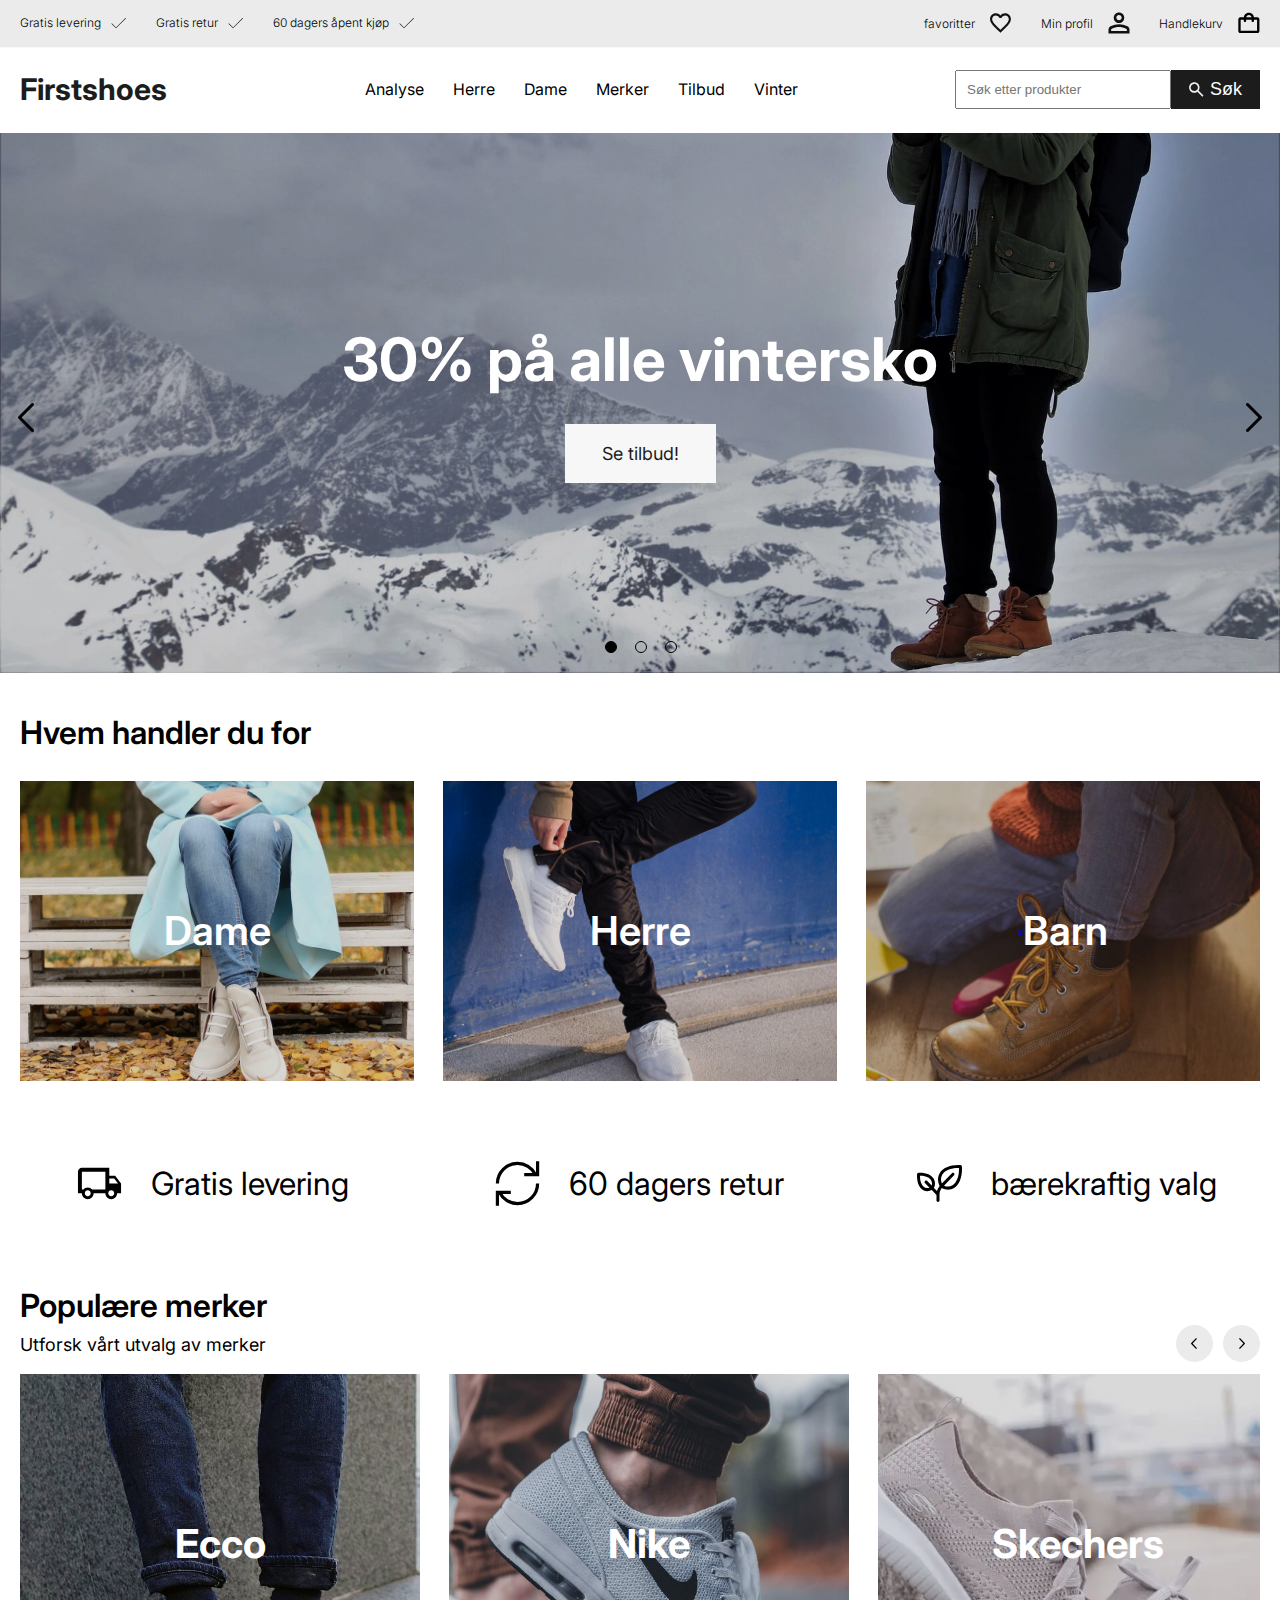
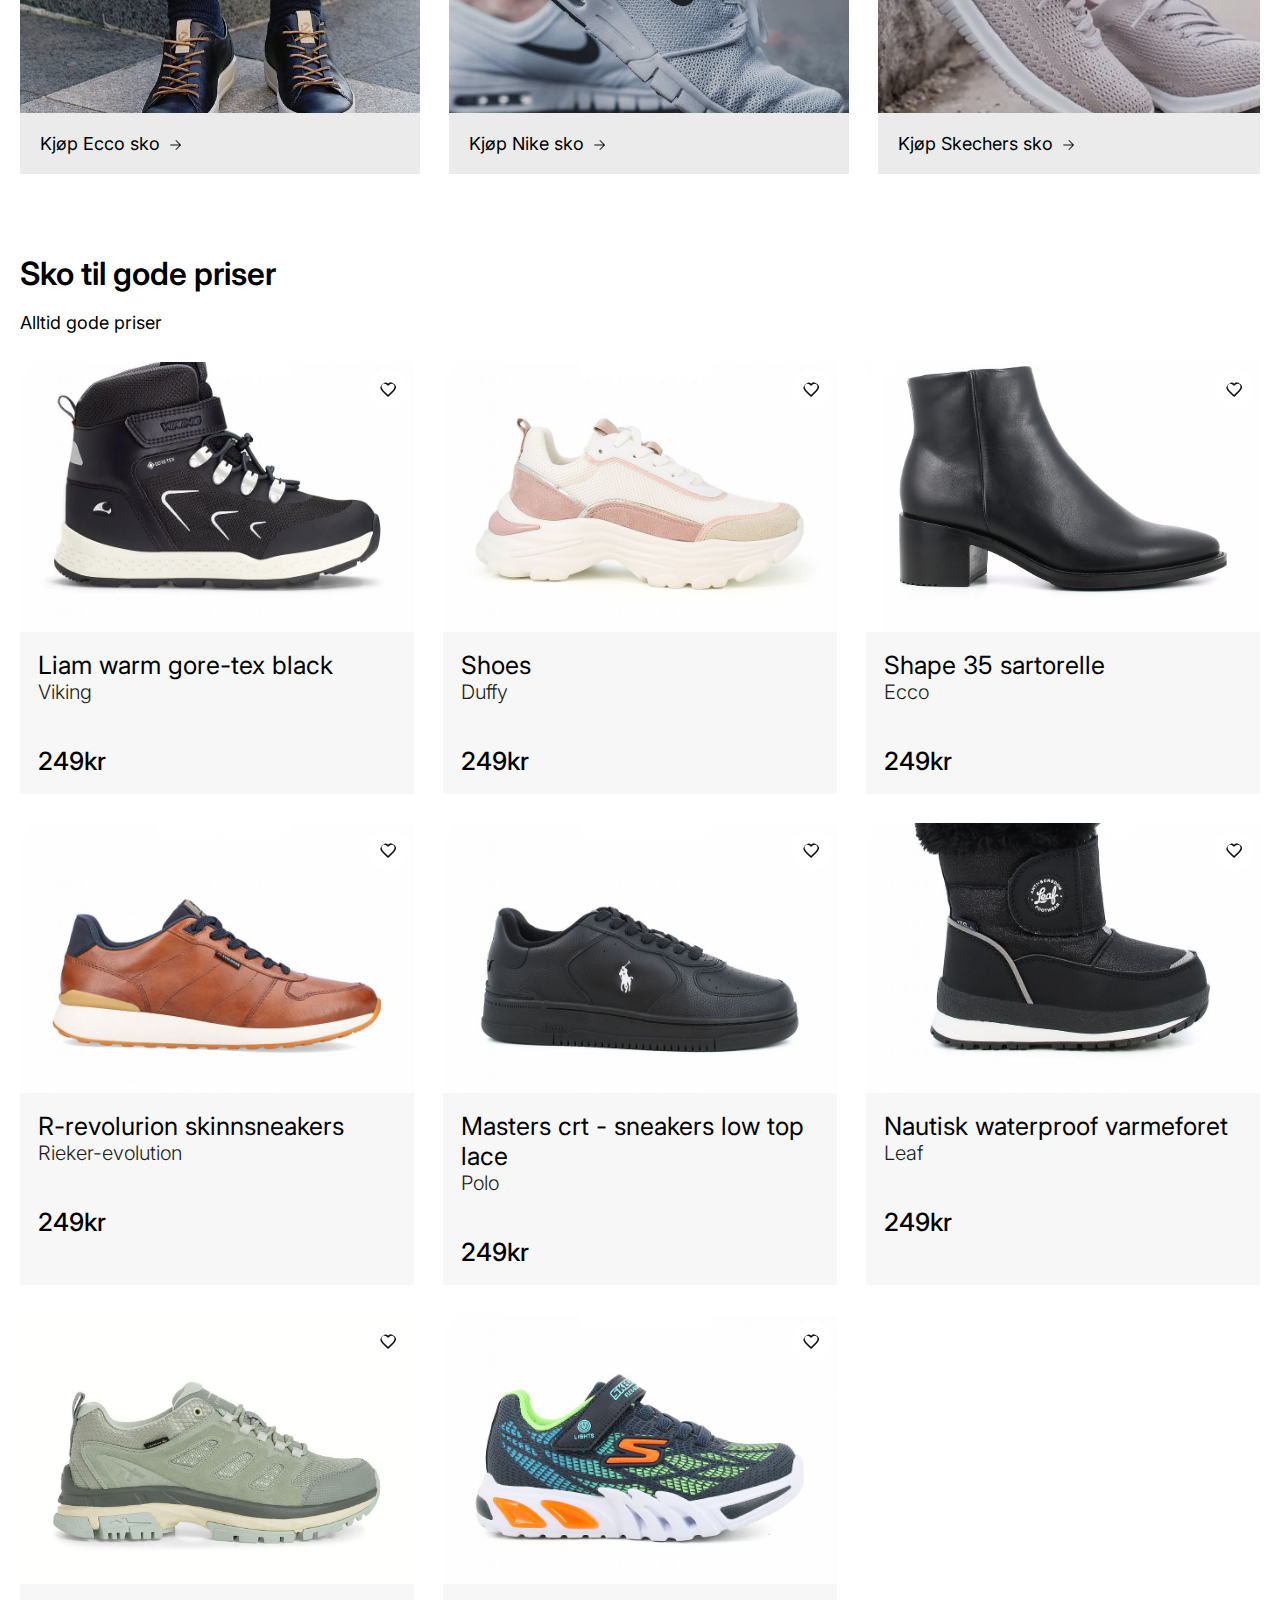
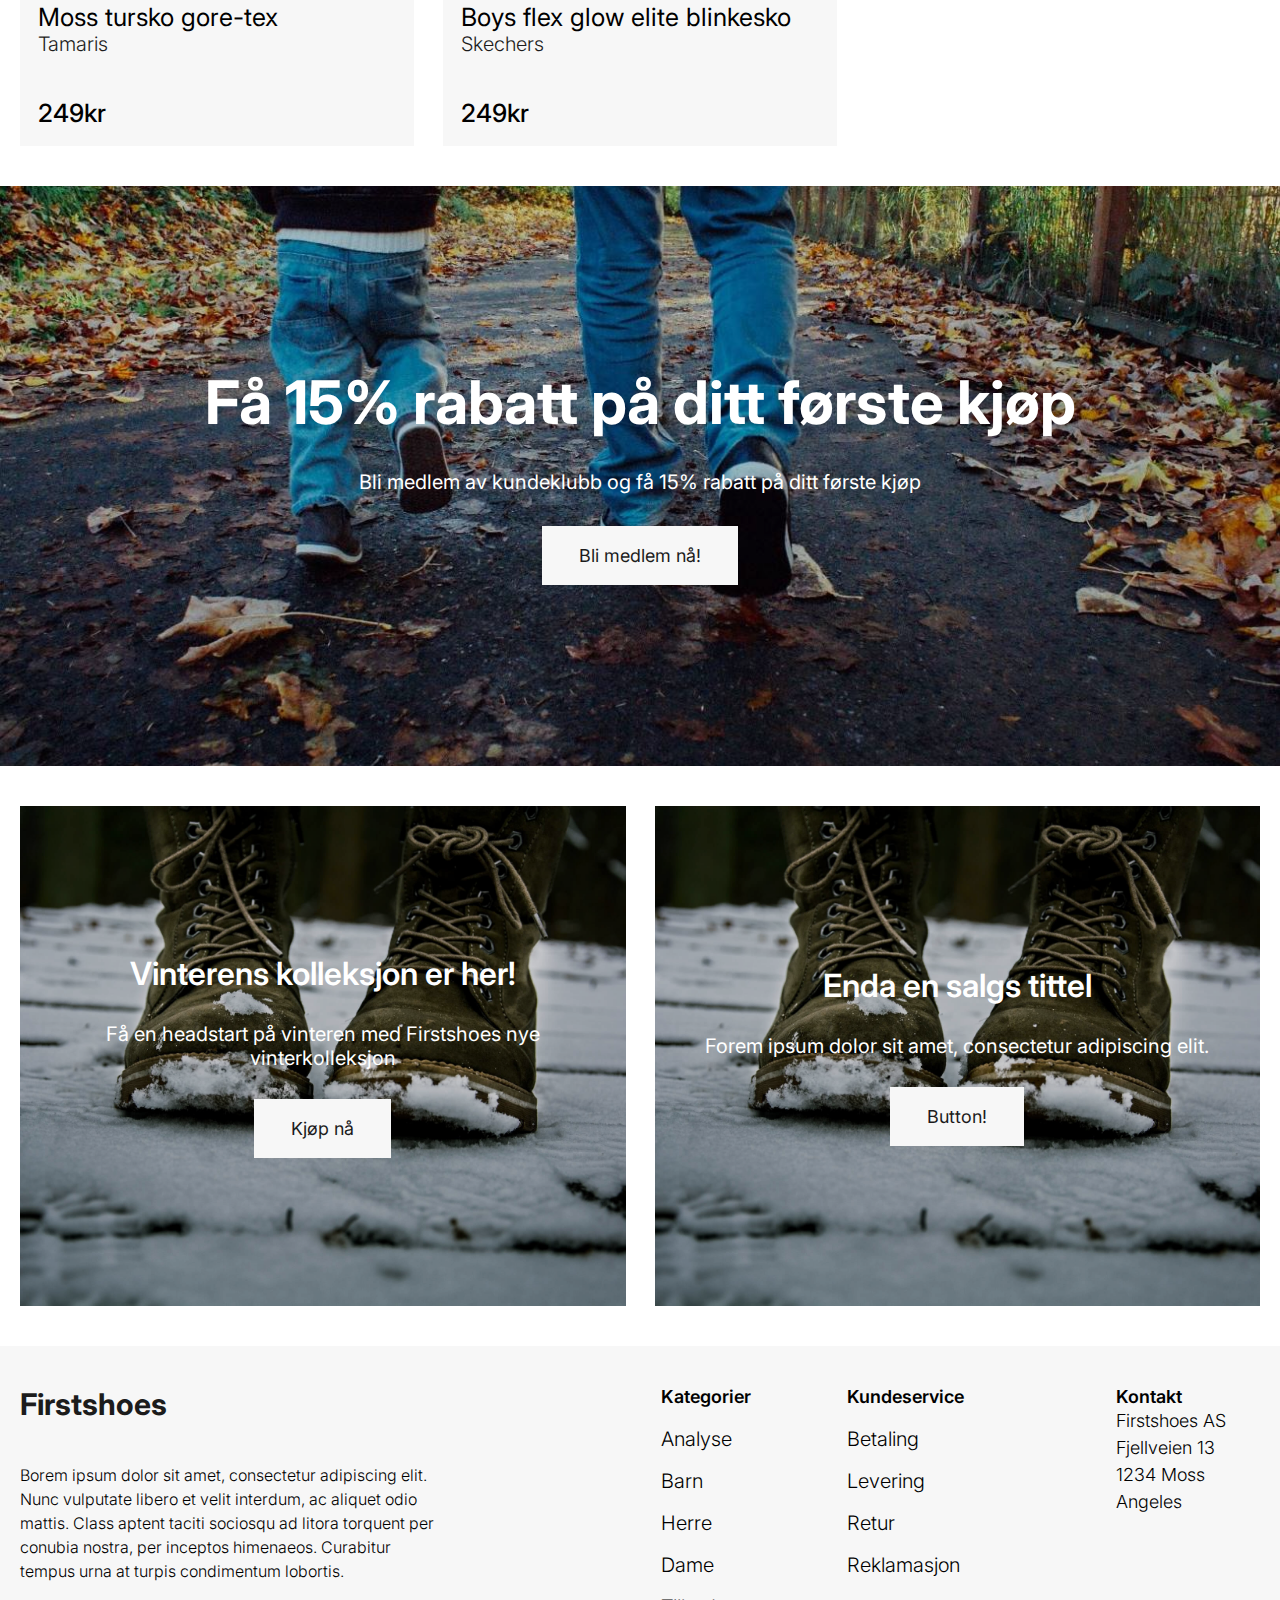
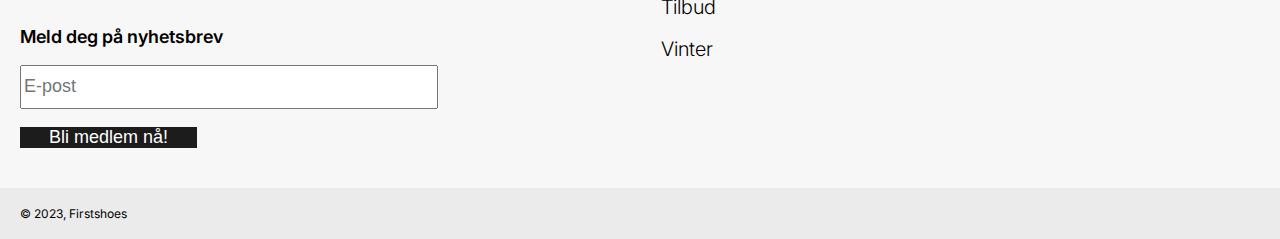
==== commit 437f3f4a: "Oppdatert linker, begynt på nøkkelord analyse" ====
--- a/index.html
+++ b/index.html
@@ -40,6 +40,7 @@
             </span>
             <nav aria-label="primary">
                 <ul>
+                    <li><a href="analyse.html">Analyse</a></li>
                     <li><a href="#">Herre</a></li>
                     <li><a href="#">Dame</a></li>
                     <li><a href="#">Merker</a></li>
@@ -259,6 +260,7 @@
                 <h3>Kategorier</h3>
                 <nav>
                     <ul>
+                        <li><a href="analyse.html">Analyse</a></li>
                         <li><a href="#">Barn</a></li>
                         <li><a href="#">Herre</a></li>
                         <li><a href="#">Dame</a></li>
--- a/css/style.css
+++ b/css/style.css
@@ -24,6 +24,10 @@
 
 .bg-black {
   background-color: #000000;
+}
+
+.bg-97 {
+  background-color: #F7F7F7;
 }
 
 .bg-92 {
@@ -141,7 +145,7 @@
 }
 
 /* Init flexbox */
-#header-main, #header-sub, #header-sub span, #header-sub nav, #header-sub ul, #header-sub ul a, #header-main form button, .category, #selling-points span, .merker-header, .merker-body, .merker-body a, #produkter article a, #bli-medlem article, #ads article, footer form, footer ul {
+#header-main, #header-sub, #header-sub span, #header-sub nav, #header-sub ul, #header-sub ul a, #header-main form button, .category, #selling-points span, .merker-header, .merker-body, .merker-body a, #produkter article a, #bli-medlem article, #ads article, footer form, footer ul, .analyse-section {
   display: flex;
 }
 
@@ -151,12 +155,12 @@
 }
 
 /* Document horizontal and vertical padding */
-#kategorier, #merker, #produkter, #ads, #selling-points, #merker, #bli-medlem article, #footer-main {
+#kategorier, #merker, #produkter, #ads, #selling-points, #merker, #bli-medlem article, #footer-main, #analyse-h1, .analyse-section {
   padding: 4rem 2rem;
 }
 
 /* Document max width */
-#header-sub, #header-main, #merker, #produkter, #ads, #footer-main, #footer-sub p {
+#header-sub, #header-main, #merker, #produkter, #ads, #footer-main, #footer-sub p, #analyse-h1, .analyse-section {
   max-width: 128rem;
   margin: auto;
 }
@@ -833,11 +837,24 @@
   font-weight: 500;
 }
 
+#analyse-h1 {
+  font-size: clamp(3.8rem, 3.8rem + (1vw - 0.76rem) * 4.2308, 6rem);
+  font-weight: 600;
+}
+
+.analyse-section {
+  flex-direction: column;
+}
+.analyse-section h2 {
+  font-size: clamp(3rem, 3rem + (1vw - 0.76rem) * 1.9231, 4rem);
+  font-weight: 500;
+}
+
 footer {
   background-color: #F7F7F7;
 }
 footer h3 {
-  font-size: clamp(1.8rem, 1.8rem + (1vw - 0.76rem) * 0.3846, 2rem);
+  font-size: clamp(1.6rem, 1.6rem + (1vw - 0.76rem) * 0.3846, 1.8rem);
   font-weight: 600;
 }
 footer ul {
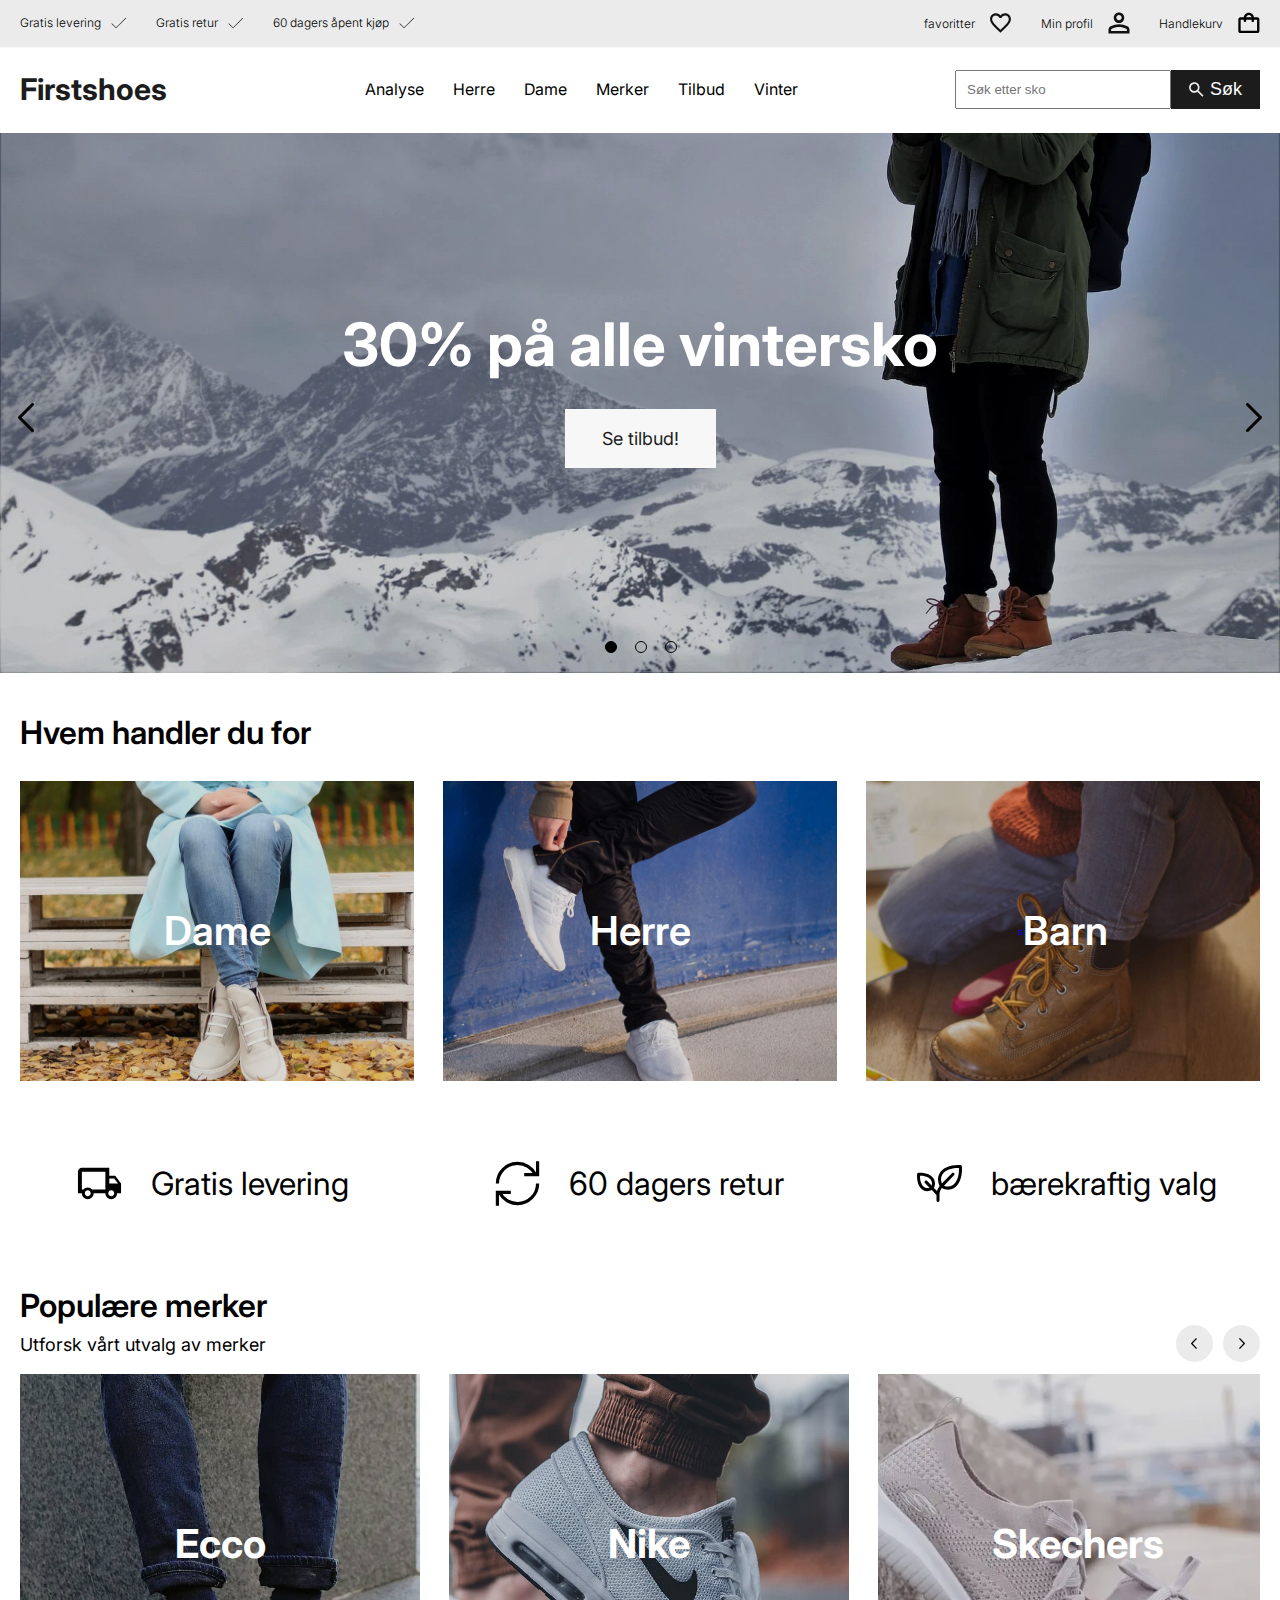
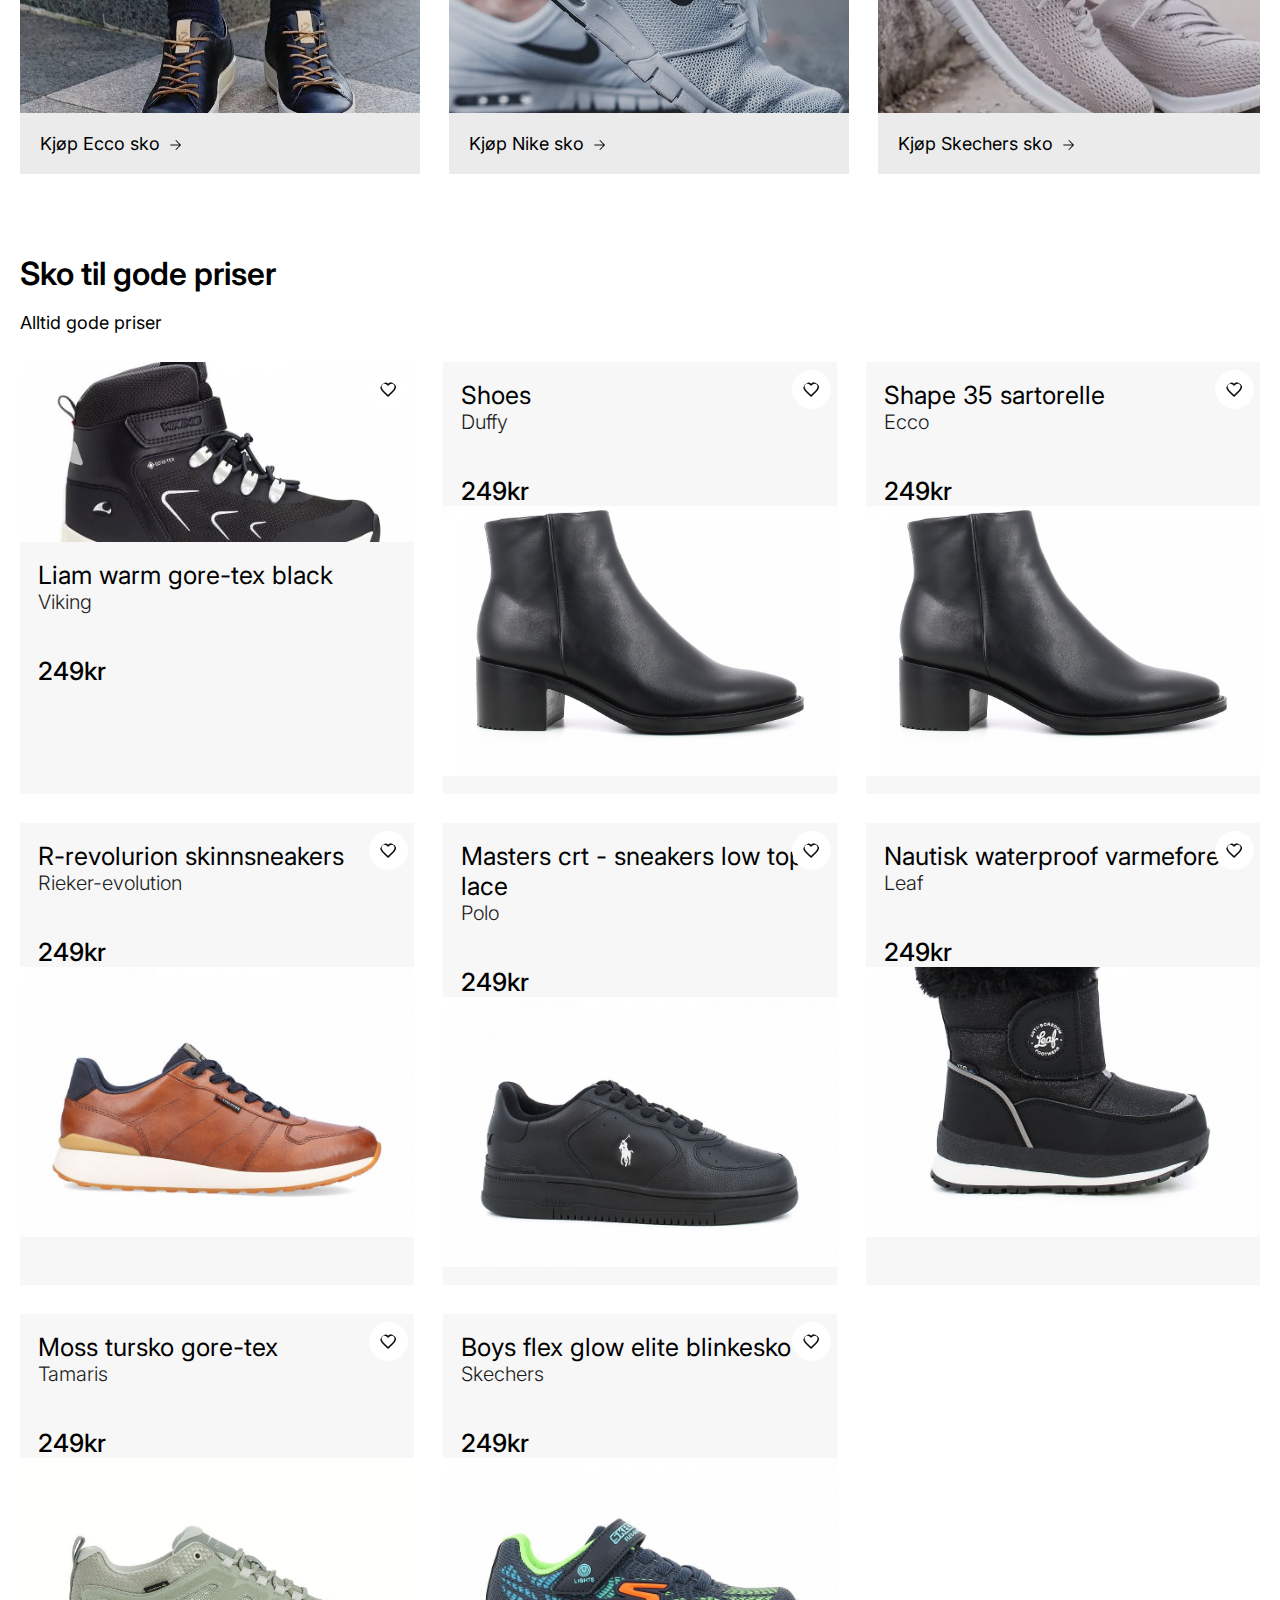
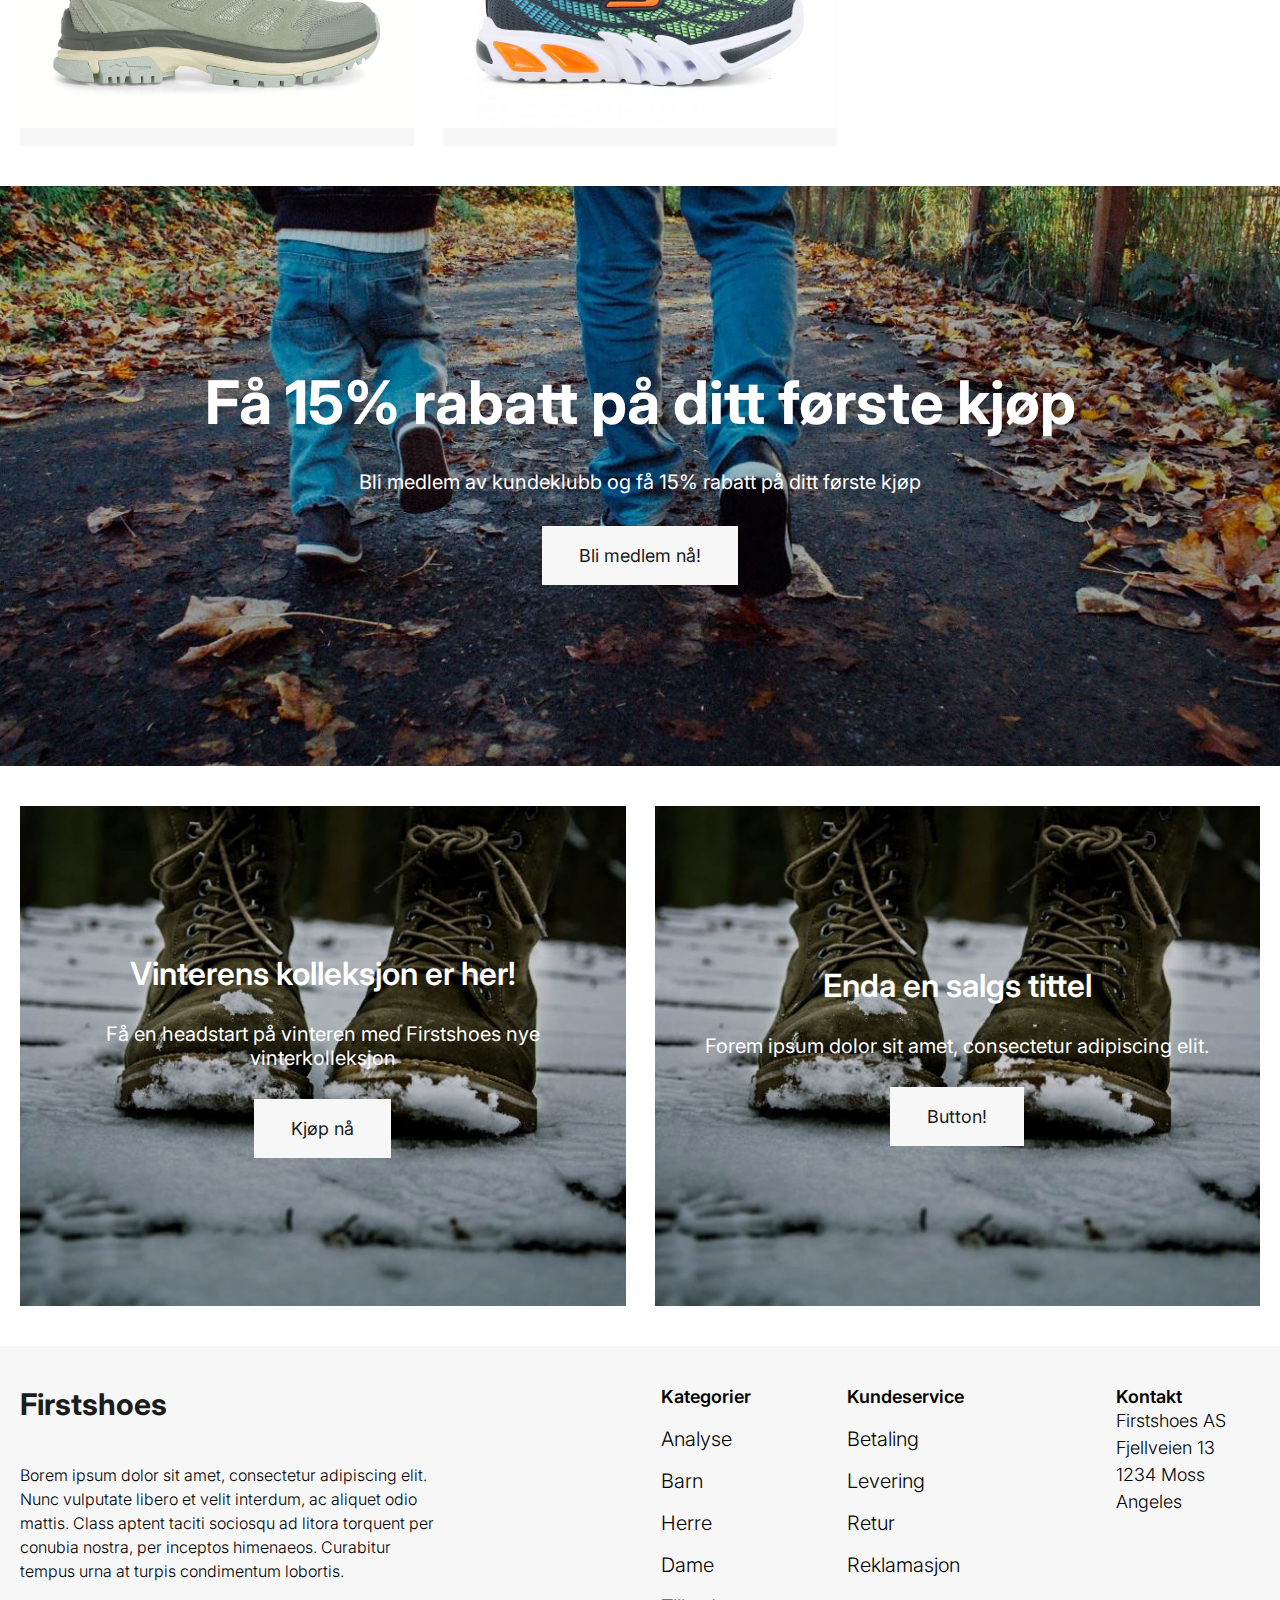
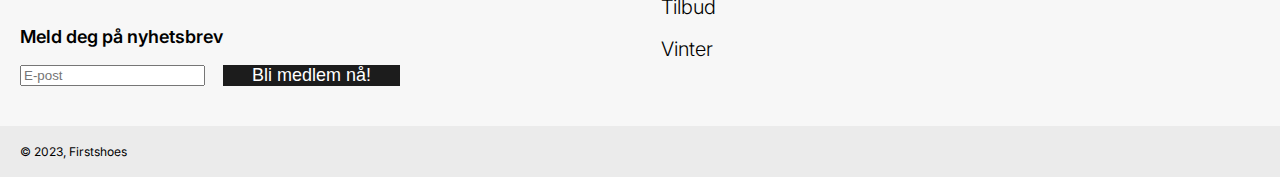
==== commit 85e5f3f2: "Oppdatert alle sider og optimalisert bilder" ====
--- a/index.html
+++ b/index.html
@@ -2,12 +2,13 @@
 <html lang="no">
 <head>
     <meta charset="UTF-8">
-    <meta name="viewport" content="width=device-width, initial-scale=1.0">
     <link rel="stylesheet" href="css/style.css">
     <link rel="preconnect" href="https://fonts.googleapis.com">
     <link rel="preconnect" href="https://fonts.gstatic.com" crossorigin>
     <link href="https://fonts.googleapis.com/css2?family=Inter:wght@300;400;500;600;700&display=swap" rel="stylesheet">
-    <title>Firstshoes</title>
+    <meta name="viewport" content="width=device-width, initial-scale=1.0">
+    <meta name="description" content="Firstshoes er ledende for billige sko til hele familien i alle årstider. Gratis levering og 60 dagers åpent kjøp. Bli medlem og få tilbud på vintersko.">
+    <title>Firstshoes - Billige sko hele året</title>
 </head>
 <body>
     <header>
@@ -49,7 +50,8 @@
                 </ul>
             </nav>
             <form role="search">
-                <input type="text" id="search-input" placeholder="Søk etter produkter">
+                <label for="search-input" hidden>Søk etter sko</label>
+                <input type="text" id="search-input" placeholder="Søk etter sko">
                 <button type="submit"><img src="gfx/search.svg" alt="" class="icon-white">Søk</button>
             </form>
         </section>
@@ -59,17 +61,29 @@
             <article class="slide">
                 <h1 class="heading-1 text-white">30% på alle vintersko</h1>
                 <a href="#" class="btn-l solid-light">Se tilbud!</a>
-                <img src="img/the-alps-331.jpg" alt="Header banner" class="slide-img bg-image">
+                <picture>
+                    <source srcset="img/x1280/the-alps-331_1280.webp" media="(min-width: 1280px)" />
+                    <source srcset="img/x760/the-alps-331_760.webp" media="(min-width: 760px)" />
+                    <img src="img/the-alps-331.webp" alt="Header banner" class="slide-img bg-image">
+                </picture>
             </article>
             <article class="slide">
                 <h2 class="heading-1 text-white">Høstens herrekolleksjon</h2>
                 <a href="#" class="btn-l solid-light">Se tilbud!</a>
-                <img src="img/autum_collection_man.jpg" alt="Header banner" class="slide-img bg-image">
+                <picture>
+                    <source srcset="img/x1280/autum_collection_man_1280.jpg" media="(min-width: 1280px)" />
+                    <source srcset="img/x760/autum_collection_man_760.jpg" media="(min-width: 760px)" />
+                    <img src="img/autum_collection_man.jpg" alt="Header banner" class="slide-img bg-image">
+                </picture>
             </article>
             <article class="slide">
                 <h2 class="heading-1 text-white">Billige sko hele året</h2>
                 <a href="#" class="btn-l solid-light">Se tilbud!</a>
-                <img src="img/cheap_shoes_year.jpg" alt="Header banner" class="slide-img bg-image">
+                <picture>
+                    <source srcset="img/x1280/cheap_shoes_year_1280.webp" media="(min-width: 1280px)" />
+                    <source srcset="img/x760/cheap_shoes_year_760.webp" media="(min-width: 760px)" />
+                    <img src="img/cheap_shoes_year.webp" alt="Header banner" class="slide-img bg-image">
+                </picture>
             </article>
             <div class="slide-arrows">
                 <span class="slide-arrow-left icon-xs" onclick="plusDivs(-1)" tabindex="0"><img src="gfx/left-arrow.svg" alt="Slide til venstre" class="slide-navi-arrow"></span>
@@ -85,15 +99,27 @@
             <h2 class="heading-2">Hvem handler du for</h2>
             <a href="#" class="category">
                 <h3 class="text-white">Dame</h3>
-                <img src="img/karabadgak-shoes-2914977_1920.jpg" alt="Sko for damer" class="bg-image">
+                <picture>
+                    <source srcset="img/x1280/karabadgak-shoes-2914977_1280.webp" media="(min-width: 1280px)" />
+                    <source srcset="img/x760/karabadgak-shoes-2914977_760.webp" media="(min-width: 760px)" />
+                    <img src="img/karabadgak-shoes-2914977.webp" alt="Sko for damer" class="bg-image">
+                </picture>
             </a>
             <a href="#" class="category">
                 <h3 class="text-white">Herre</h3>
-                <img src="img/black-jiracheep-B5MKPcwjXr4-unsplash.jpg" alt="Sko for herrer" class="bg-image">
+                <picture>
+                    <source srcset="img/x1280/black-jiracheep-B5MKPcwjXr4-unsplash_1280.webp" media="(min-width: 1280px)" />
+                    <source srcset="img/x760/black-jiracheep-B5MKPcwjXr4-unsplash_760.webp" media="(min-width: 760px)" />
+                    <img src="img/black-jiracheep-B5MKPcwjXr4-unsplash.webp" alt="Sko for damer" class="bg-image">
+                </picture>
             </a>
             <a href="#" class="category">s
                 <h3 class="text-white">Barn</h3>
-                <img src="img/sven-brandsma-iVAs1Y_C8qI-unsplash.jpg" alt="Sko for barn" class="bg-image">
+                <picture>
+                    <source srcset="img/x1280/sven-brandsma-iVAs1Y_C8qI-unsplash_1280.webp" media="(min-width: 1280px)" />
+                    <source srcset="img/x760/sven-brandsma-iVAs1Y_C8qI-unsplash_760.webp" media="(min-width: 760px)" />
+                    <img src="img/sven-brandsma-iVAs1Y_C8qI-unsplash.webp" alt="Sko for damer" class="bg-image">
+                </picture>
             </a>
         </section>
         <section id="selling-points">
@@ -120,12 +146,20 @@
             <div class="merker-body">
                 <a href="#">
                     <h3 class="text-white">Ecco</h3>
-                    <img src="img/Ecco+Shoes+Blog+1.jpg" alt="produktbrand for Ecco" class="bg-image">
+                    <picture>
+                        <source srcset="img/x1280/Ecco+Shoes+Blog+1_1280.webp" media="(min-width: 1280px)" />
+                        <source srcset="img/x760/Ecco+Shoes+Blog+1_760.webp" media="(min-width: 760px)" />
+                        <img src="img/Ecco+Shoes+Blog+1.webp" alt="produktbrand for Ecco" class="bg-image">
+                    </picture>
                     <p>Kjøp Ecco sko<img src="gfx/arrow-right-2.svg" alt=""></p>
                 </a>
                 <a href="#">
                     <h3 class="text-white">Nike</h3>
-                    <img src="img/feet-1840619_1920.jpg" alt="produktbrand for Nike" class="bg-image">
+                    <picture>
+                        <source srcset="img/x1280/feet-1840619_1280.webp" media="(min-width: 1280px)" />
+                        <source srcset="img/x760/feet-1840619_760.webp" media="(min-width: 760px)" />
+                        <img src="img/feet-1840619.webp" alt="produktbrand for Nike" class="bg-image">
+                    </picture>
                     <p>Kjøp Nike sko<img src="gfx/arrow-right-2.svg" alt=""></p>
                 </a>
                 <a href="#">
@@ -135,12 +169,20 @@
                 </a>
                 <a href="#">
                     <h3 class="text-white">Ecco</h3>
-                    <img src="img/arunas-naujokas-yzmtlz9SJ4A-unsplash.jpg" alt="produktbrand for Ecco" class="bg-image">
+                    <picture>
+                        <source srcset="img/x1280/arunas-naujokas-yzmtlz9SJ4A-unsplash_1280.jpg" media="(min-width: 1280px)" />
+                        <source srcset="img/x760/arunas-naujokas-yzmtlz9SJ4A-unsplash_760.jpg" media="(min-width: 760px)" />
+                        <img src="img/arunas-naujokas-yzmtlz9SJ4A-unsplash.jpg" alt="produktbrand for Ecco" class="bg-image">
+                    </picture>
                     <p>Kjøp Ecco sko<img src="gfx/arrow-right-2.svg" alt=""></p>
                 </a>
                 <a href="#">
                     <h3 class="text-white">Ecco</h3>
-                    <img src="img/arunas-naujokas-yzmtlz9SJ4A-unsplash.jpg" alt="produktbrand for Ecco" class="bg-image">
+                    <picture>
+                        <source srcset="img/x1280/arunas-naujokas-yzmtlz9SJ4A-unsplash_1280.jpg" media="(min-width: 1280px)" />
+                        <source srcset="img/x760/arunas-naujokas-yzmtlz9SJ4A-unsplash_760.jpg" media="(min-width: 760px)" />
+                        <img src="img/arunas-naujokas-yzmtlz9SJ4A-unsplash.jpg" alt="produktbrand for Ecco" class="bg-image">
+                    </picture>
                     <p>Kjøp Ecco sko<img src="gfx/arrow-right-2.svg" alt=""></p>
                 </a>
             </div>
@@ -154,7 +196,12 @@
                     <h4>Viking</h4>
                     <span>249kr</span>
                     <span><img src="gfx/heart.svg" alt="Legg til favoritt"></span>
-                    <img src="img/viking-s.jpg" alt="produktbilde for Liam warm gore-tex black sko">
+                    <!--<img src="img/viking-s.webp" alt="produktbilde for Shape 35 sartorelle sko">-->
+                    <picture>
+                        <source srcset="img/x1280/viking-s_1280.webp" media="(min-width: 1280px)" />
+                        <source srcset="img/x760/viking-s_760.webp" media="(min-width: 760px)" />
+                        <img src="img/viking-s.webp" alt="produktbilde for Liam warm gore-tex black sko">
+                    </picture>
                 </a>
             </article>
             <article>
@@ -163,7 +210,12 @@
                     <h4>Duffy</h4>
                     <span>249kr</span>
                     <span><img src="gfx/heart.svg" alt="Legg til favoritt"></span>
-                    <img src="img/duffy-s.jpg" alt="produktbilde for Shoes sko">
+                    <img src="img/eccho-s2.jpg" alt="produktbilde for Shape 35 sartorelle sko">
+                    <!--<picture>
+                        <source srcset="img/x1280/duffy-s_1280.webp" media="(min-width: 1280px)" />
+                        <source srcset="img/x760/duffy-s_760.webp" media="(min-width: 760px)" />
+                        <img src="img/duffy-s.webp" alt="produktbilde for Shoes sko">
+                    </picture>-->
                 </a>
             </article>
             <article>
@@ -173,6 +225,11 @@
                     <span>249kr</span>
                     <span><img src="gfx/heart.svg" alt="Legg til favoritt"></span>
                     <img src="img/eccho-s2.jpg" alt="produktbilde for Shape 35 sartorelle sko">
+                    <!--<picture>
+                        <source srcset="img/x1280/viking-s_1280.webp" media="(min-width: 1280px)" />
+                        <source srcset="img/x760/viking-s_760.webp" media="(min-width: 760px)" />
+                        <img src="img/viking-s.webp" alt="produktbilde for Liam warm gore-tex black sko">
+                    </picture>-->
                 </a>
             </article>
             <article>
@@ -182,6 +239,11 @@
                     <span>249kr</span>
                     <span><img src="gfx/heart.svg" alt="Legg til favoritt"></span>
                     <img src="img/rieker-evolution-s.jpg" alt="produktbilde for R-revolurion skinnsneakers sko">
+                    <!--<picture>
+                        <source srcset="img/x1280/viking-s_1280.webp" media="(min-width: 1280px)" />
+                        <source srcset="img/x760/viking-s_760.webp" media="(min-width: 760px)" />
+                        <img src="img/viking-s.webp" alt="produktbilde for Liam warm gore-tex black sko">
+                    </picture> -->
                 </a>
             </article>
             <article>
@@ -191,6 +253,11 @@
                     <span>249kr</span>
                     <span><img src="gfx/heart.svg" alt="Legg til favoritt"></span>
                     <img src="img/polo-s.jpg" alt="produktbilde for Masters crt - sneakers low top lace sko">
+                    <!--<picture>
+                        <source srcset="img/x1280/viking-s_1280.webp" media="(min-width: 1280px)" />
+                        <source srcset="img/x760/viking-s_760.webp" media="(min-width: 760px)" />
+                        <img src="img/viking-s.webp" alt="produktbilde for Liam warm gore-tex black sko">
+                    </picture>-->
                 </a>
             </article>
             <article>
@@ -200,6 +267,11 @@
                     <span>249kr</span>
                     <span><img src="gfx/heart.svg" alt="Legg til favoritt"></span>
                     <img src="img/leaf-s.jpg" alt="produktbilde for Nautisk waterproof varmeforet sko">
+                    <!--<picture>
+                        <source srcset="img/x1280/viking-s_1280.webp" media="(min-width: 1280px)" />
+                        <source srcset="img/x760/viking-s_760.webp" media="(min-width: 760px)" />
+                        <img src="img/viking-s.webp" alt="produktbilde for Liam warm gore-tex black sko">
+                    </picture>-->
                 </a>
             </article>
             <article>
@@ -209,6 +281,11 @@
                     <span>249kr</span>
                     <span><img src="gfx/heart.svg" alt="Legg til favoritt"></span>
                     <img src="img/tamaris-s.jpg" alt="produktbilde for Moss tursko gore-tex sko">
+                    <!--<picture>
+                        <source srcset="img/x1280/viking-s_1280.webp" media="(min-width: 1280px)" />
+                        <source srcset="img/x760/viking-s_760.webp" media="(min-width: 760px)" />
+                        <img src="img/viking-s.webp" alt="produktbilde for Liam warm gore-tex black sko">
+                    </picture>-->
                 </a>
             </article>
             <article>
@@ -218,6 +295,11 @@
                     <span>249kr</span>
                     <span><img src="gfx/heart.svg" alt="Legg til favoritt"></span>
                     <img src="img/skecher-s.jpg" alt="produktbilde for Boys flex glow elite blinkesko">
+                    <!--<picture>
+                        <source srcset="img/x1280/viking-s_1280.webp" media="(min-width: 1280px)" />
+                        <source srcset="img/x760/viking-s_760.webp" media="(min-width: 760px)" />
+                        <img src="img/viking-s.webp" alt="produktbilde for Liam warm gore-tex black sko">
+                    </picture>-->
                 </a>
             </article>
         </section>
@@ -252,7 +334,8 @@
                 <p>Borem ipsum dolor sit amet, consectetur adipiscing elit. Nunc vulputate libero et velit interdum, ac aliquet odio mattis. Class aptent taciti sociosqu ad litora torquent per conubia nostra, per inceptos himenaeos. Curabitur tempus urna at turpis condimentum lobortis.</p>
                 <form>
                     <h3>Meld deg på nyhetsbrev</h3>
-                    <input type="text" placeholder="E-post">
+                    <label for="sign-up-mail" hidden>Din E-post</label>
+                    <input type="email" id="sign-up-mail" placeholder="E-post">
                     <input type="submit" value="Bli medlem nå!">
                 </form>
             </article>
--- a/css/style.css
+++ b/css/style.css
@@ -181,7 +181,7 @@
   position: absolute;
   top: auto;
   left: -100rem;
-  background-color: red;
+  background-color: #1C1C1C;
   color: #ffffff;
   padding: 1rem;
   font-size: clamp(1.6rem, 1.6rem + (1vw - 0.76rem) * 0.3846, 1.8rem);
@@ -261,6 +261,7 @@
   padding: 0 clamp(1.2rem, 1.2rem + (1vw - 0.76rem) * 1.1538, 1.8rem);
   font-size: clamp(1.6rem, 1.6rem + (1vw - 0.76rem) * 0.3846, 1.8rem);
   gap: 0.6rem;
+  cursor: pointer;
 }
 #header-main form button img {
   height: 1.5rem;
@@ -472,10 +473,21 @@
   font-weight: 300;
   margin-bottom: clamp(3rem, 3rem + (1vw - 0.76rem) * 2.3077, 4.2rem);
 }
+#produkter picture {
+  width: 100%;
+  order: -1;
+  height: 18rem;
+  position: relative;
+  overflow: hidden;
+}
+#produkter picture img {
+  position: absolute;
+  top: 0;
+  left: 0;
+}
 #produkter img {
   width: 100%;
   max-height: 18rem;
-  order: -1;
   -o-object-fit: cover;
      object-fit: cover;
   -o-object-position: bottom;
@@ -545,6 +557,7 @@
   display: grid;
   grid-template-columns: repeat(3, 1fr);
   gap: clamp(0.8rem, 0.8rem + (1vw - 0.76rem) * 1.1538, 1.4rem);
+  order: -1;
 }
 #prod_start .breadcrumbs {
   grid-column: span 3 !important;
@@ -840,13 +853,116 @@
 #analyse-h1 {
   font-size: clamp(3.8rem, 3.8rem + (1vw - 0.76rem) * 4.2308, 6rem);
   font-weight: 600;
+  width: 100%;
 }
 
 .analyse-section {
   flex-direction: column;
+  row-gap: clamp(1.2rem, 1.2rem + (1vw - 0.76rem) * 1.1538, 1.8rem);
+  background-color: #ffffff;
+  margin-bottom: clamp(3rem, 3rem + (1vw - 0.76rem) * 2.3077, 4.2rem);
 }
 .analyse-section h2 {
   font-size: clamp(3rem, 3rem + (1vw - 0.76rem) * 1.9231, 4rem);
+  font-weight: 500;
+}
+.analyse-section p {
+  font-size: clamp(1.8rem, 1.8rem + (1vw - 0.76rem) * 0.3846, 2rem);
+  margin-bottom: 1em;
+}
+
+.analyse-2-col-grid {
+  display: grid;
+  grid-template-columns: repeat(2, 1fr);
+  grid-column-gap: clamp(2rem, 2rem + (1vw - 0.76rem) * 1.7308, 2.9rem);
+}
+.analyse-2-col-grid :first-child {
+  grid-column: 1/-1;
+}
+.analyse-2-col-grid :nth-child(2) {
+  grid-column: 1/-1;
+}
+
+.analyse-3-col-grid {
+  display: grid;
+  grid-template-columns: repeat(3, 1fr);
+  grid-column-gap: clamp(2rem, 2rem + (1vw - 0.76rem) * 1.7308, 2.9rem);
+}
+.analyse-3-col-grid :first-child {
+  grid-column: 1/-1;
+}
+.analyse-3-col-grid :nth-child(2) {
+  grid-column: 1/-1;
+}
+
+.analyse-col {
+  display: flex;
+  flex-direction: column;
+  row-gap: 1em;
+}
+.analyse-col h3 {
+  font-size: clamp(2rem, 2rem + (1vw - 0.76rem) * 0.9615, 2.5rem);
+  font-weight: 500;
+}
+.analyse-col p {
+  font-size: clamp(1.6rem, 1.6rem + (1vw - 0.76rem) * 0.3846, 1.8rem);
+  font-weight: 300;
+  line-height: 140%;
+}
+.analyse-col img {
+  width: 100%;
+}
+
+.gpt-row {
+  display: block;
+}
+.gpt-row h3 {
+  font-size: clamp(2.4rem, 2.4rem + (1vw - 0.76rem) * 1.5385, 3.2rem);
+  font-weight: 500;
+  margin-bottom: 0.3em;
+}
+.gpt-row h4 {
+  font-size: clamp(2rem, 2rem + (1vw - 0.76rem) * 0.9615, 2.5rem);
+  font-weight: 400;
+  margin-bottom: 0.5em;
+}
+.gpt-row p {
+  font-size: clamp(1.6rem, 1.6rem + (1vw - 0.76rem) * 0.3846, 1.8rem);
+  font-weight: 300;
+  width: 70%;
+}
+.gpt-row img {
+  width: 100%;
+  -o-object-fit: contain;
+     object-fit: contain;
+  display: inline-block;
+  max-width: 48%;
+  margin-bottom: 2em;
+}
+
+.sammenligning-container {
+  overflow-x: auto;
+}
+
+#sammenligning {
+  border-collapse: collapse;
+  border-spacing: 0;
+  width: 100%;
+}
+#sammenligning h3 {
+  font-size: clamp(2rem, 2rem + (1vw - 0.76rem) * 0.9615, 2.5rem);
+  font-weight: 500;
+}
+#sammenligning th, #sammenligning td {
+  border: 0.1rem solid rgba(0, 0, 0, 0.15);
+  text-align: left;
+  padding: clamp(1.2rem, 1.2rem + (1vw - 0.76rem) * 1.1538, 1.8rem);
+}
+#sammenligning tr:nth-child(even) {
+  background-color: #F7F7F7;
+}
+#sammenligning tr td:first-child {
+  font-size: clamp(1.4rem, 1.4rem + (1vw - 0.76rem) * 0.3846, 1.6rem);
   font-weight: 500;
 }
 
@@ -966,7 +1082,7 @@
   #produkter h4 {
     font-size: clamp(1.8rem, 1.8rem + (1vw - 0.76rem) * 0.3846, 2rem);
   }
-  #produkter img {
+  #produkter img, #produkter picture {
     max-height: 27rem;
   }
   #produkter span:not(:last-child) {
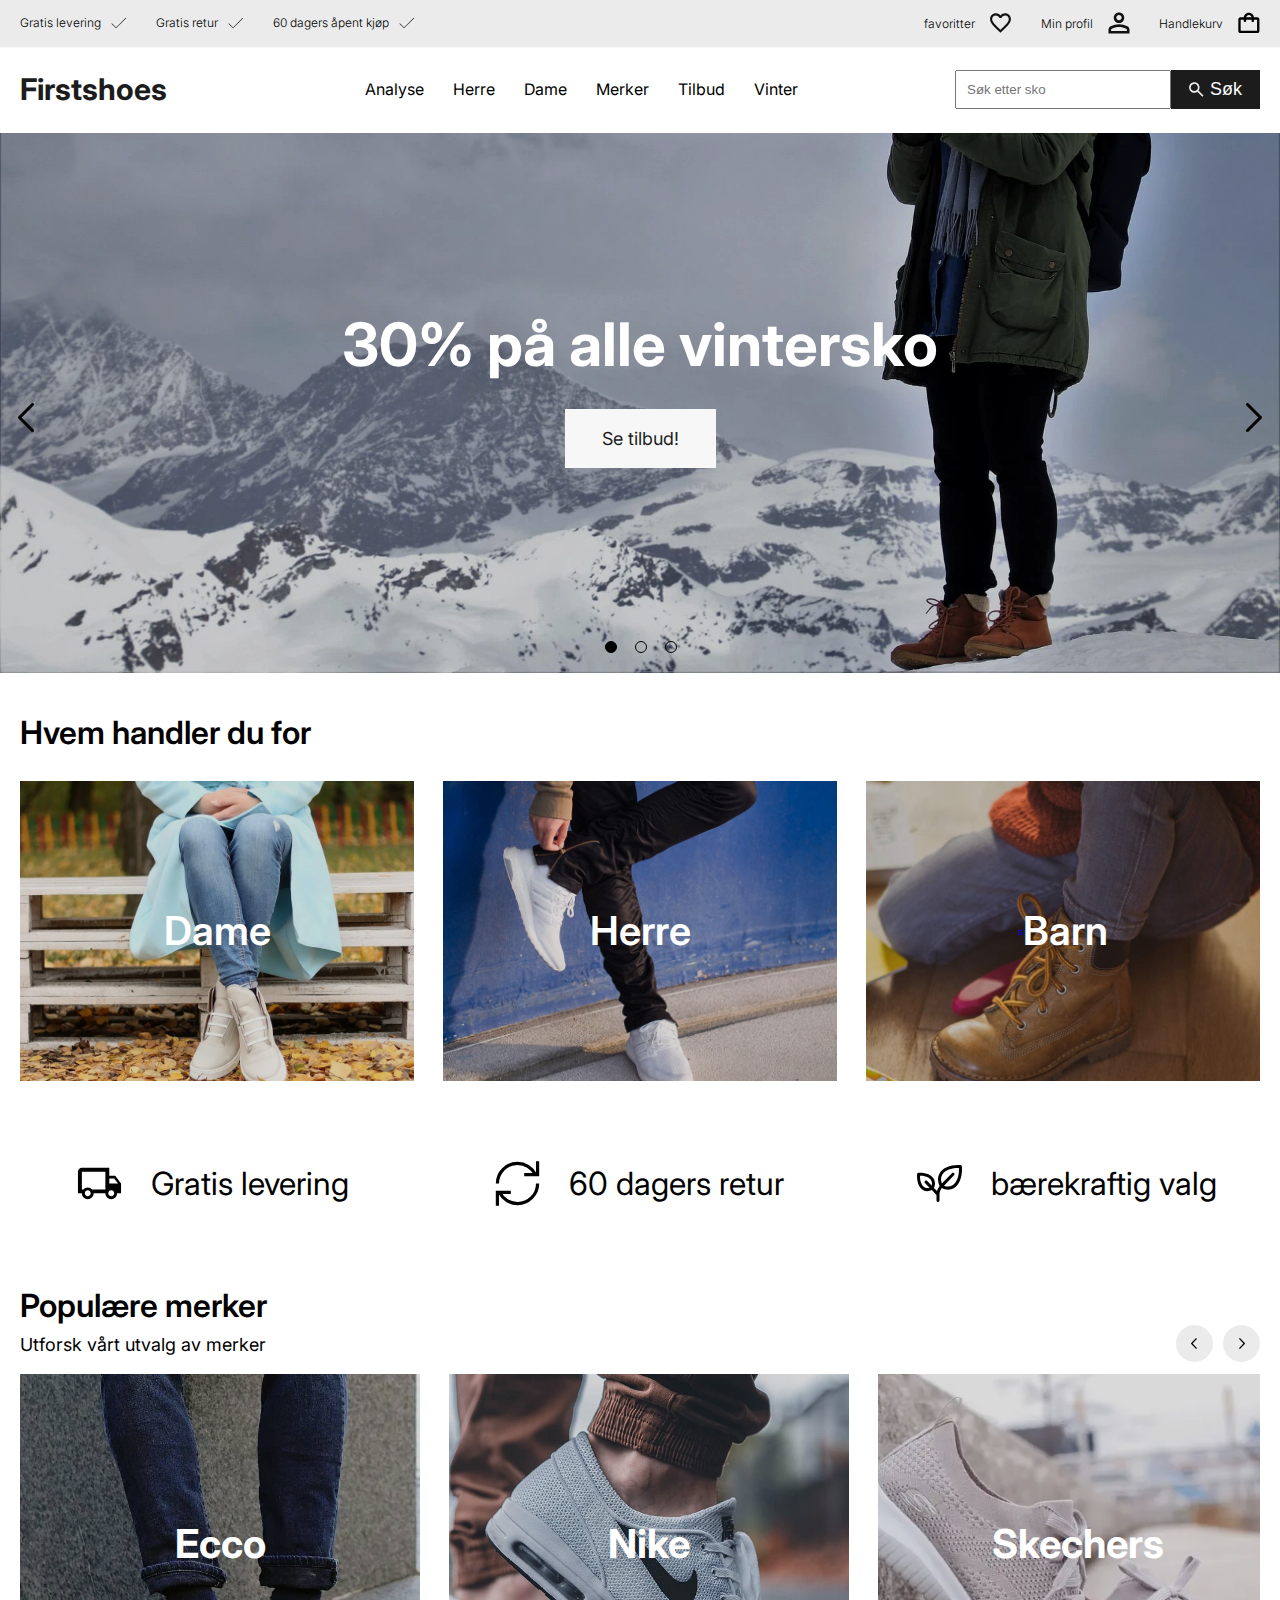
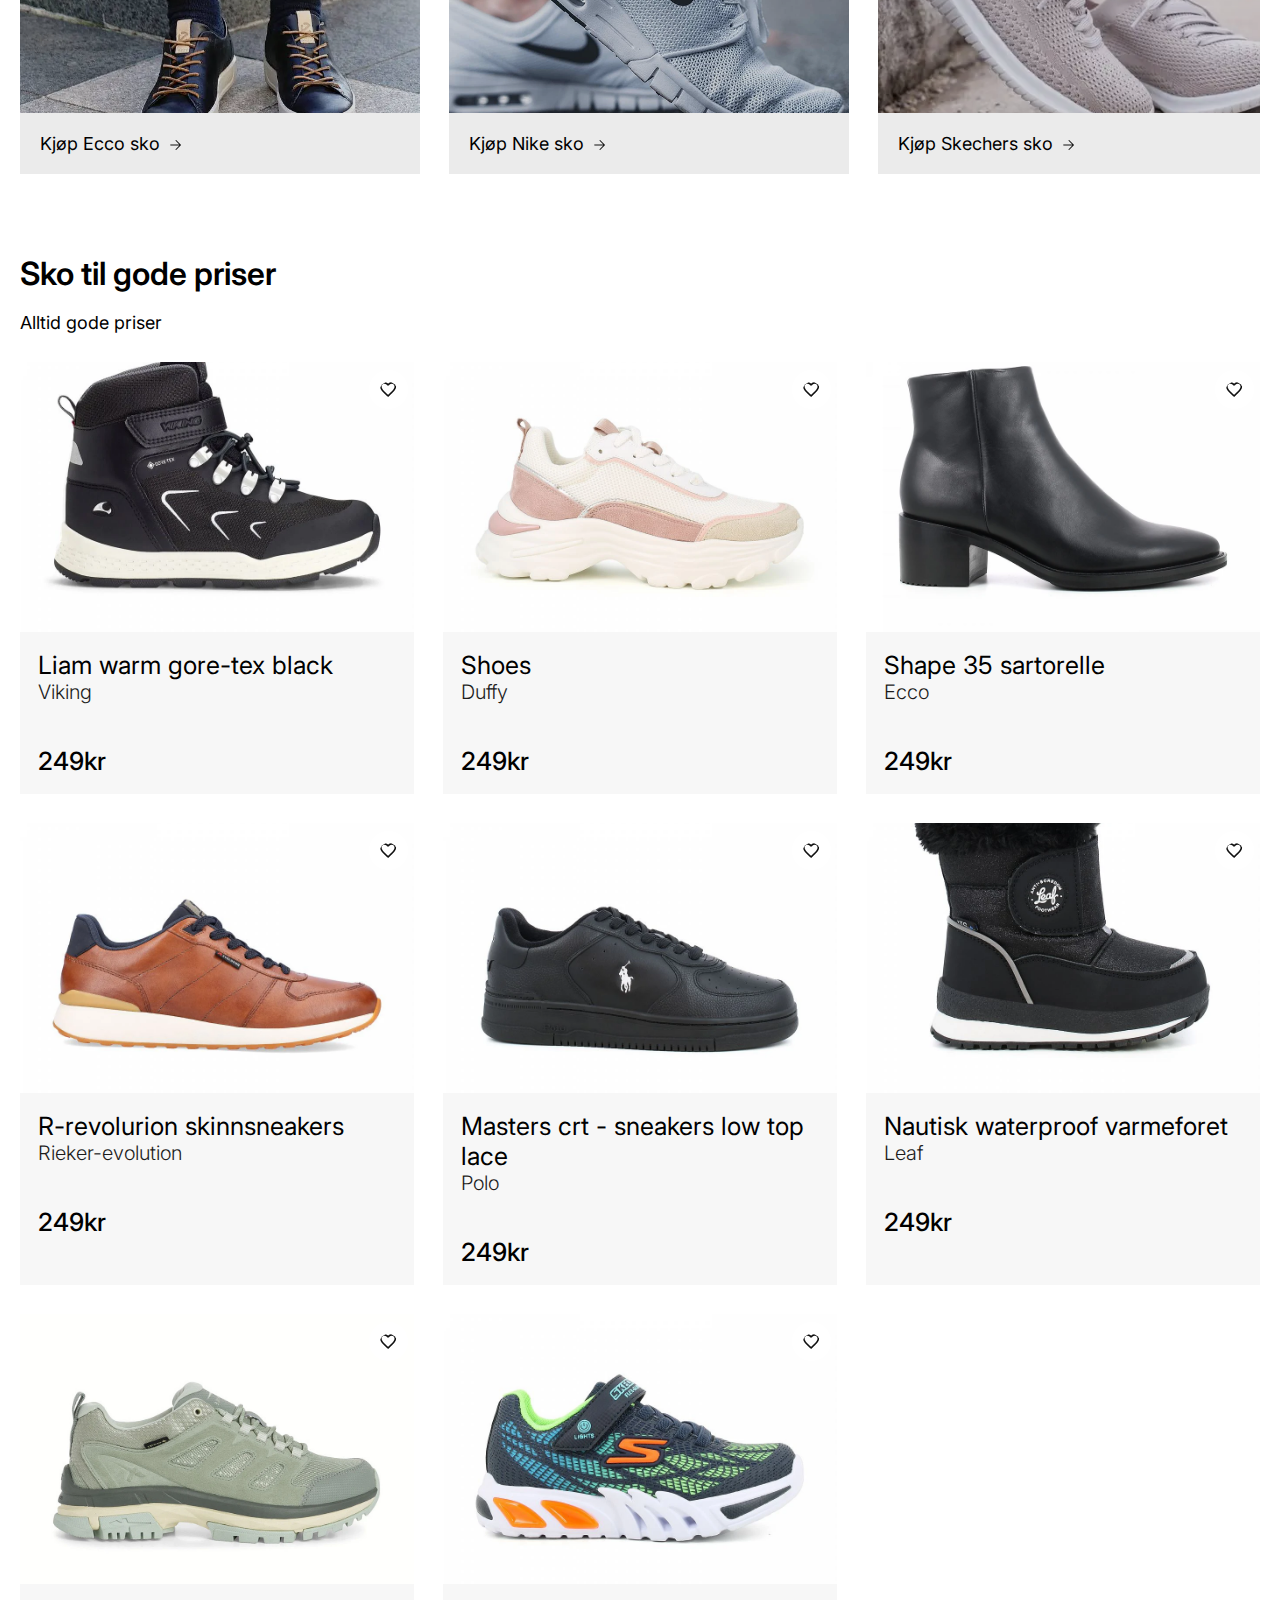
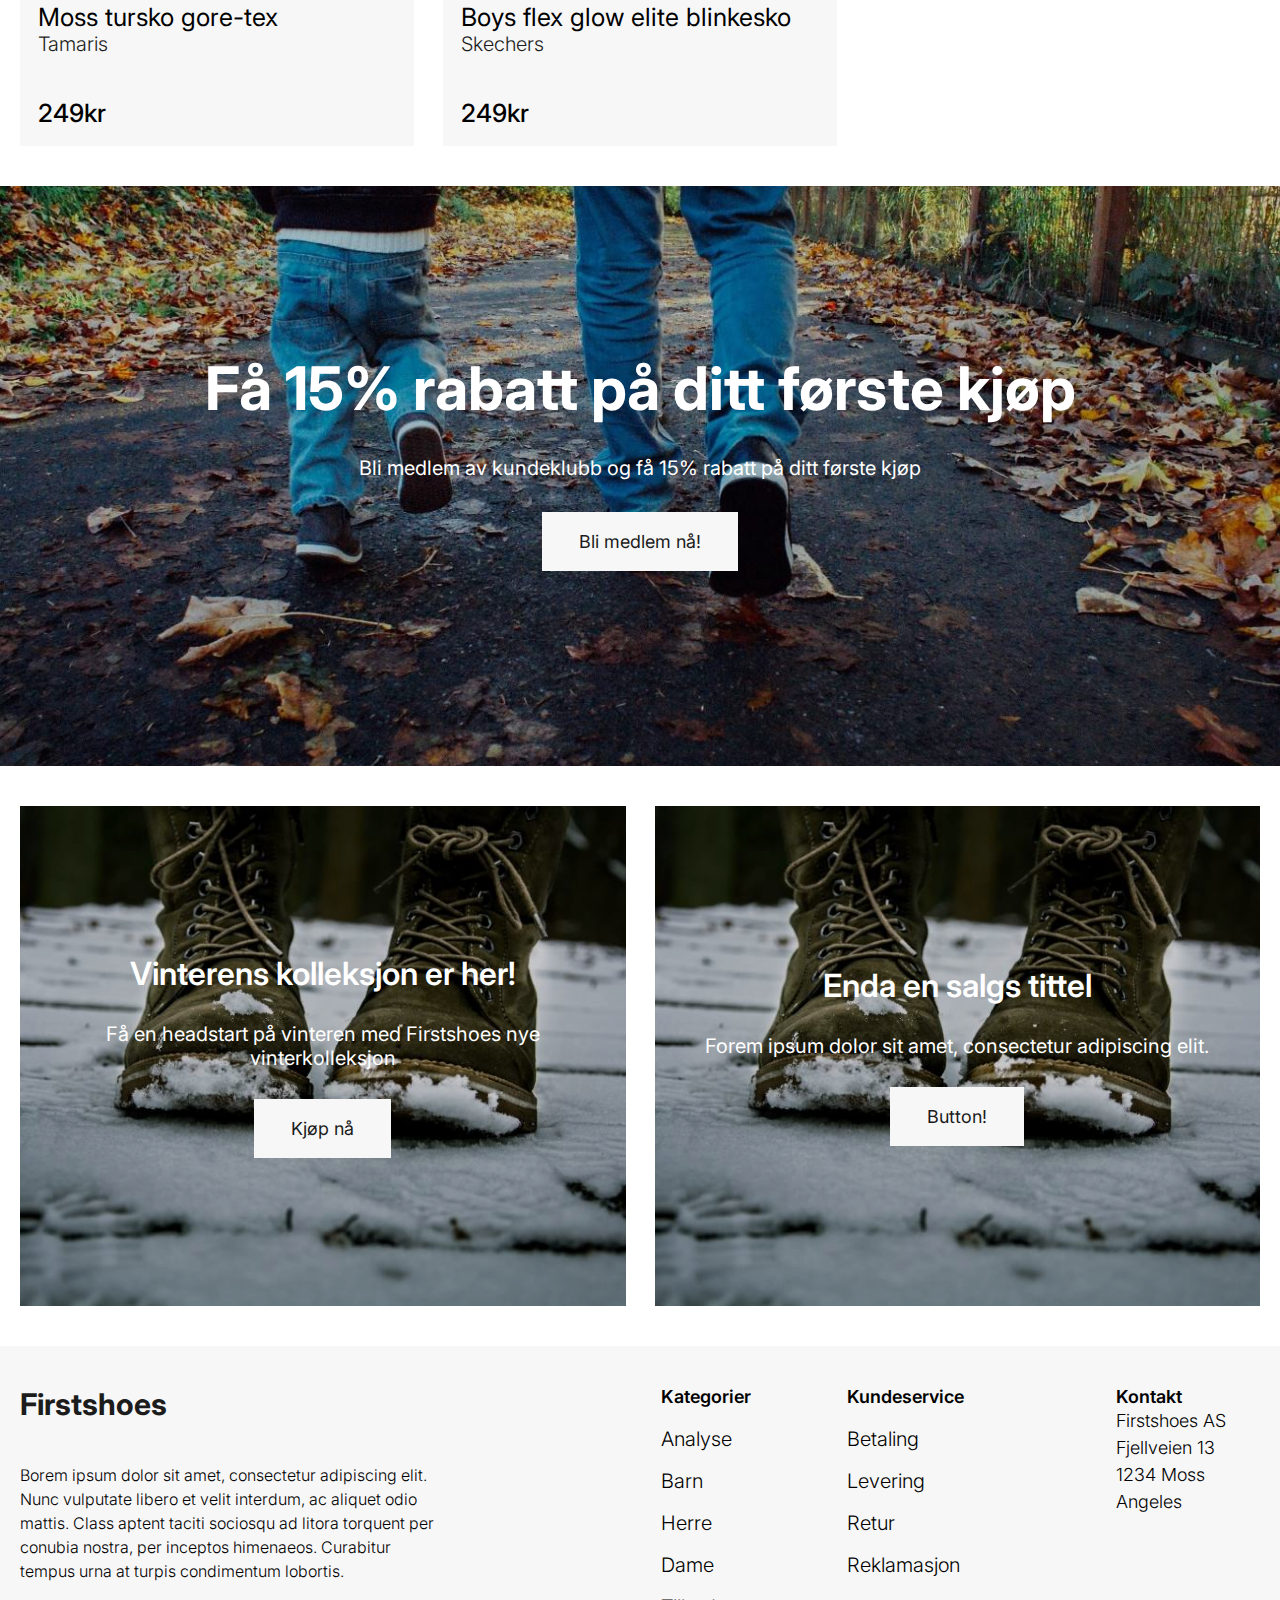
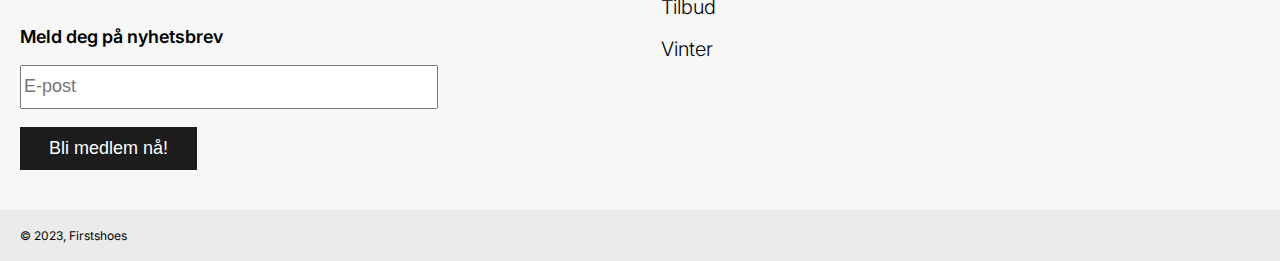
==== commit e6d73831: "Oppdatering av nettside etter analyse" ====
--- a/index.html
+++ b/index.html
@@ -196,7 +196,6 @@
                     <h4>Viking</h4>
                     <span>249kr</span>
                     <span><img src="gfx/heart.svg" alt="Legg til favoritt"></span>
-                    <!--<img src="img/viking-s.webp" alt="produktbilde for Shape 35 sartorelle sko">-->
                     <picture>
                         <source srcset="img/x1280/viking-s_1280.webp" media="(min-width: 1280px)" />
                         <source srcset="img/x760/viking-s_760.webp" media="(min-width: 760px)" />
@@ -210,12 +209,11 @@
                     <h4>Duffy</h4>
                     <span>249kr</span>
                     <span><img src="gfx/heart.svg" alt="Legg til favoritt"></span>
-                    <img src="img/eccho-s2.jpg" alt="produktbilde for Shape 35 sartorelle sko">
-                    <!--<picture>
+                    <picture>
                         <source srcset="img/x1280/duffy-s_1280.webp" media="(min-width: 1280px)" />
                         <source srcset="img/x760/duffy-s_760.webp" media="(min-width: 760px)" />
-                        <img src="img/duffy-s.webp" alt="produktbilde for Shoes sko">
-                    </picture>-->
+                        <img src="img/duffy-s.webp" alt="produktbilde for Shape 35 sartorelle sko">
+                    </picture>
                 </a>
             </article>
             <article>
@@ -224,12 +222,11 @@
                     <h4>Ecco</h4>
                     <span>249kr</span>
                     <span><img src="gfx/heart.svg" alt="Legg til favoritt"></span>
-                    <img src="img/eccho-s2.jpg" alt="produktbilde for Shape 35 sartorelle sko">
-                    <!--<picture>
-                        <source srcset="img/x1280/viking-s_1280.webp" media="(min-width: 1280px)" />
-                        <source srcset="img/x760/viking-s_760.webp" media="(min-width: 760px)" />
-                        <img src="img/viking-s.webp" alt="produktbilde for Liam warm gore-tex black sko">
-                    </picture>-->
+                    <picture>
+                        <source srcset="img/x1280/eccho-s2_1280.webp" media="(min-width: 1280px)" />
+                        <source srcset="img/x760/eccho-s2_760.webp" media="(min-width: 760px)" />
+                        <img src="img/eccho-s2.webp" alt="produktbilde for Liam warm gore-tex black sko">
+                    </picture>
                 </a>
             </article>
             <article>
@@ -238,12 +235,11 @@
                     <h4>Rieker-evolution</h4>
                     <span>249kr</span>
                     <span><img src="gfx/heart.svg" alt="Legg til favoritt"></span>
-                    <img src="img/rieker-evolution-s.jpg" alt="produktbilde for R-revolurion skinnsneakers sko">
-                    <!--<picture>
-                        <source srcset="img/x1280/viking-s_1280.webp" media="(min-width: 1280px)" />
-                        <source srcset="img/x760/viking-s_760.webp" media="(min-width: 760px)" />
-                        <img src="img/viking-s.webp" alt="produktbilde for Liam warm gore-tex black sko">
-                    </picture> -->
+                    <picture>
+                        <source srcset="img/x1280/rieker-evolution-s_1280.webp" media="(min-width: 1280px)" />
+                        <source srcset="img/x760/rieker-evolution-s_760.webp" media="(min-width: 760px)" />
+                        <img src="img/rieker-evolution-s.webp" alt="produktbilde for R-revolurion skinnsneakers sko">
+                    </picture>
                 </a>
             </article>
             <article>
@@ -252,12 +248,11 @@
                     <h4>Polo</h4>
                     <span>249kr</span>
                     <span><img src="gfx/heart.svg" alt="Legg til favoritt"></span>
-                    <img src="img/polo-s.jpg" alt="produktbilde for Masters crt - sneakers low top lace sko">
-                    <!--<picture>
-                        <source srcset="img/x1280/viking-s_1280.webp" media="(min-width: 1280px)" />
-                        <source srcset="img/x760/viking-s_760.webp" media="(min-width: 760px)" />
-                        <img src="img/viking-s.webp" alt="produktbilde for Liam warm gore-tex black sko">
-                    </picture>-->
+                    <picture>
+                        <source srcset="img/x1280/polo-s_1280.webp" media="(min-width: 1280px)" />
+                        <source srcset="img/x760/polo-s_760.webp" media="(min-width: 760px)" />
+                        <img src="img/polo-s.webp" alt="produktbilde for Masters crt - sneakers low top lace sko">
+                    </picture>
                 </a>
             </article>
             <article>
@@ -266,12 +261,11 @@
                     <h4>Leaf</h4>
                     <span>249kr</span>
                     <span><img src="gfx/heart.svg" alt="Legg til favoritt"></span>
-                    <img src="img/leaf-s.jpg" alt="produktbilde for Nautisk waterproof varmeforet sko">
-                    <!--<picture>
-                        <source srcset="img/x1280/viking-s_1280.webp" media="(min-width: 1280px)" />
-                        <source srcset="img/x760/viking-s_760.webp" media="(min-width: 760px)" />
-                        <img src="img/viking-s.webp" alt="produktbilde for Liam warm gore-tex black sko">
-                    </picture>-->
+                    <picture>
+                        <source srcset="img/x1280/leaf-s_1280.webp" media="(min-width: 1280px)" />
+                        <source srcset="img/x760/leaf-s_760.webp" media="(min-width: 760px)" />
+                        <img src="img/leaf-s.webp" alt="produktbilde for Nautisk waterproof varmeforet sko">
+                    </picture>
                 </a>
             </article>
             <article>
@@ -280,12 +274,11 @@
                     <h4>Tamaris</h4> 
                     <span>249kr</span>
                     <span><img src="gfx/heart.svg" alt="Legg til favoritt"></span>
-                    <img src="img/tamaris-s.jpg" alt="produktbilde for Moss tursko gore-tex sko">
-                    <!--<picture>
-                        <source srcset="img/x1280/viking-s_1280.webp" media="(min-width: 1280px)" />
-                        <source srcset="img/x760/viking-s_760.webp" media="(min-width: 760px)" />
-                        <img src="img/viking-s.webp" alt="produktbilde for Liam warm gore-tex black sko">
-                    </picture>-->
+                    <picture>
+                        <source srcset="img/x1280/tamaris-s_1280.webp" media="(min-width: 1280px)" />
+                        <source srcset="img/x760/tamaris-s_760.webp" media="(min-width: 760px)" />
+                        <img src="img/tamaris-s.webp" alt="produktbilde for Moss tursko gore-tex sko">
+                    </picture>
                 </a>
             </article>
             <article>
@@ -294,12 +287,11 @@
                     <h4>Skechers</h4>
                     <span>249kr</span>
                     <span><img src="gfx/heart.svg" alt="Legg til favoritt"></span>
-                    <img src="img/skecher-s.jpg" alt="produktbilde for Boys flex glow elite blinkesko">
-                    <!--<picture>
-                        <source srcset="img/x1280/viking-s_1280.webp" media="(min-width: 1280px)" />
-                        <source srcset="img/x760/viking-s_760.webp" media="(min-width: 760px)" />
-                        <img src="img/viking-s.webp" alt="produktbilde for Liam warm gore-tex black sko">
-                    </picture>-->
+                    <picture>
+                        <source srcset="img/x1280/skecher-s_1280.webp" media="(min-width: 1280px)" />
+                        <source srcset="img/x760/skecher-s_760.webp" media="(min-width: 760px)" />
+                        <img src="img/skecher-s.webp" alt="produktbilde for Boys flex glow elite blinkesko">
+                    </picture>
                 </a>
             </article>
         </section>
@@ -308,7 +300,11 @@
                 <h2 class="heading-1 text-white">Få 15% rabatt på ditt første kjøp</h2>
                 <p class="text-white">Bli medlem av kundeklubb og få 15% rabatt på ditt første kjøp</p>
                 <a href="#" class="btn-l solid-light">Bli medlem nå!</a>
-                <img src="img/dad-909510_1920.jpg" alt="" class="bg-image">
+                <picture>
+                    <source srcset="img/x1280/dad-909510_1280.jpg" media="(min-width: 1280px)" />
+                    <source srcset="img/x760/dad-909510_760.jpg" media="(min-width: 760px)" />
+                    <img src="img/dad-909510.jpg" alt="" class="bg-image">
+                </picture>
             </article>
         </section>
         <section id="ads">
--- a/css/style.css
+++ b/css/style.css
@@ -993,7 +993,7 @@
 footer form h3 {
   width: 100%;
 }
-footer form [type=text] {
+footer form [type=email] {
   height: 3.8rem;
   flex-grow: 1;
   font-size: clamp(1.6rem, 1.6rem + (1vw - 0.76rem) * 0.3846, 1.8rem);
@@ -1003,6 +1003,7 @@
   background-color: #1C1C1C;
   color: #ffffff;
   border: none;
+  cursor: pointer;
   padding: 0 clamp(2rem, 2rem + (1vw - 0.76rem) * 1.7308, 2.9rem);
 }
 
@@ -1054,6 +1055,9 @@
   #footer-main > :nth-child(2), #footer-main > :nth-child(4) {
     margin-left: clamp(3rem, 3rem + (1vw - 0.76rem) * 2.3077, 4.2rem);
   }
+  footer form [type=submit] {
+    padding: 1.1rem clamp(2rem, 2rem + (1vw - 0.76rem) * 1.7308, 2.9rem);
+  }
 }
 @media (min-width: 991px) {
   header {
@@ -1084,6 +1088,9 @@
   }
   #produkter img, #produkter picture {
     max-height: 27rem;
+  }
+  #produkter picture {
+    height: 27rem;
   }
   #produkter span:not(:last-child) {
     font-size: clamp(2rem, 2rem + (1vw - 0.76rem) * 0.9615, 2.5rem);
